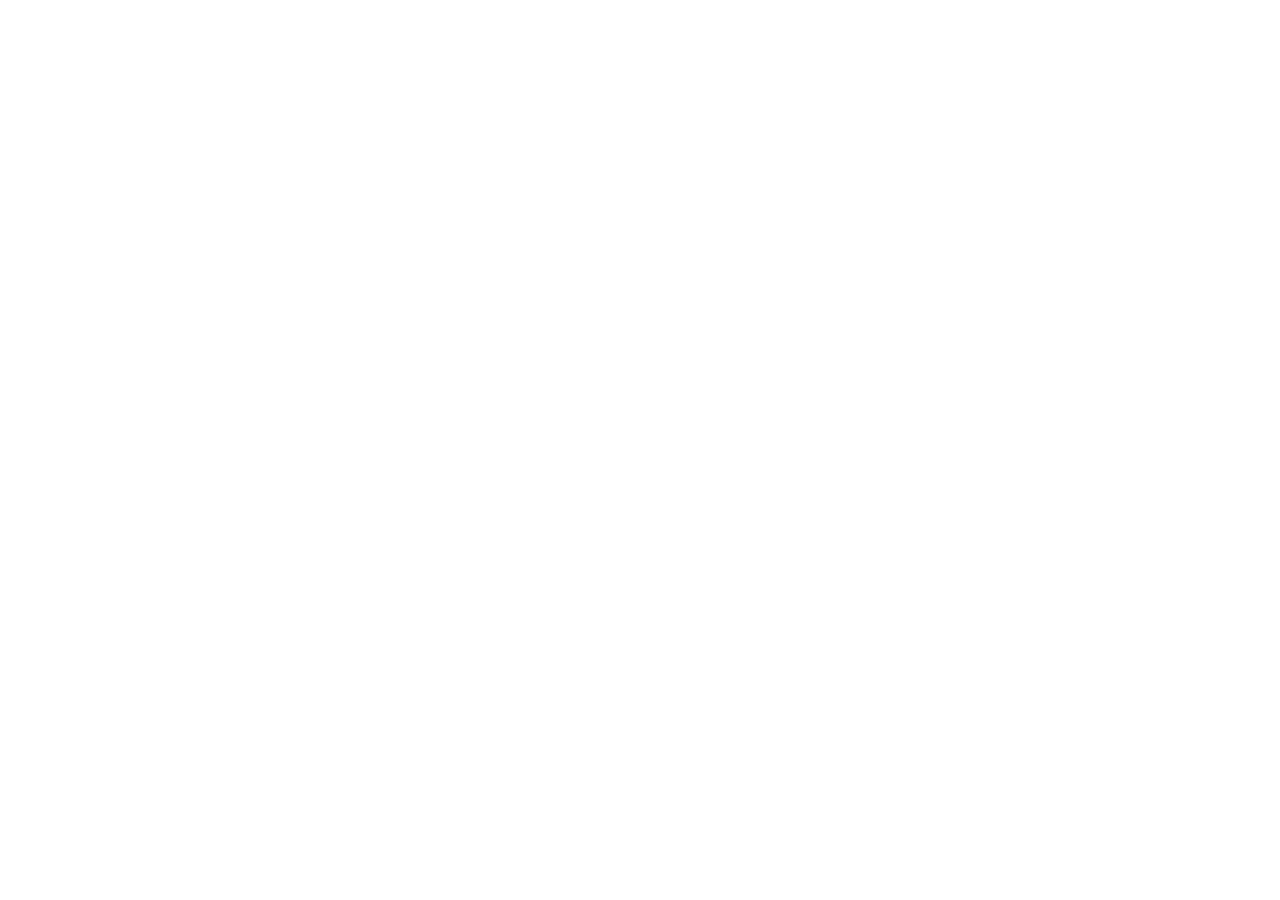
==== index.html @ 354ded3d "Add files via upload" ====
<!doctype html>
<html lang="ko">
<head>
  <meta charset="utf-8"/>
  <meta name="viewport" content="width=device-width, initial-scale=1"/>
  <title>BBL · 투수 통합 분석 리포트</title>
  <meta name="description" content="국민대학교 BioMotion Baseball Lab 투수 통합 분석 리포트 — Uplift CSV + ForceDecks + 구속 데이터 통합 자동 리포트"/>

  <!-- Pretendard (Korean optimized font) -->
  <link rel="stylesheet" as="style" crossorigin
        href="https://cdn.jsdelivr.net/gh/orioncactus/pretendard@v1.3.9/dist/web/static/pretendard.css"/>

  <!-- Stylesheets (입력 페이지 + Report 7 대시보드) -->
  <link rel="stylesheet" href="input.css?v=4"/>
  <link rel="stylesheet" href="colors_and_type.css?v=4"/>
  <link rel="stylesheet" href="dashboard.css?v=4"/>
  <link rel="stylesheet" href="report.css?v=4"/>
</head>
<body>
  <!-- React 마운트 포인트 -->
  <div id="root"></div>

  <!-- ─── 외부 라이브러리 ─────────────────────────────────────── -->
  <!-- React 18 (UMD) -->
  <script crossorigin src="https://unpkg.com/react@18.3.1/umd/react.development.js"></script>
  <script crossorigin src="https://unpkg.com/react-dom@18.3.1/umd/react-dom.development.js"></script>

  <!-- Babel standalone (JSX 변환) -->
  <script src="https://unpkg.com/@babel/standalone@7.29.0/babel.min.js"></script>

  <!-- PapaParse (CSV 파서) -->
  <script src="https://cdnjs.cloudflare.com/ajax/libs/PapaParse/5.4.1/papaparse.min.js"></script>

  <!-- ─── BBL 전용 JS 모듈 ────────────────────────────────────── -->
  <!-- 1) Biomechanics 분석 (BBLAnalysis) -->
  <script src="analysis.js?v=4"></script>

  <!-- 2) ForceDecks CSV 파서 (BBLFitness) — 수동 입력 fallback용 -->
  <script src="fitness.js?v=4"></script>

  <!-- 2b) 선수 메타 CSV 파서 (BBLPlayerMeta) — 메인 입력 경로 -->
  <script src="player_meta.js?v=4"></script>

  <!-- 3) 데이터 빌더 (BBLDataBuilder) -->
  <script src="data_builder.js?v=4"></script>

  <!-- ─── React 컴포넌트 (JSX, Babel 변환) ────────────────────── -->
  <!-- 4) 차트 컴포넌트 (Radar / Energy / Sequence / Angular / etc.) -->
  <script type="text/babel" data-presets="react" src="charts.jsx?v=4"></script>

  <!-- 5) 대시보드 (Report 7 — window.BBLDashboardApp 으로 export) -->
  <script type="text/babel" data-presets="react" src="dashboard.jsx?v=4"></script>

  <!-- 6) 메인 앱 (입력 폼 + 라우터) -->
  <script type="text/babel" data-presets="react" src="app.jsx?v=4"></script>
</body>
</html>
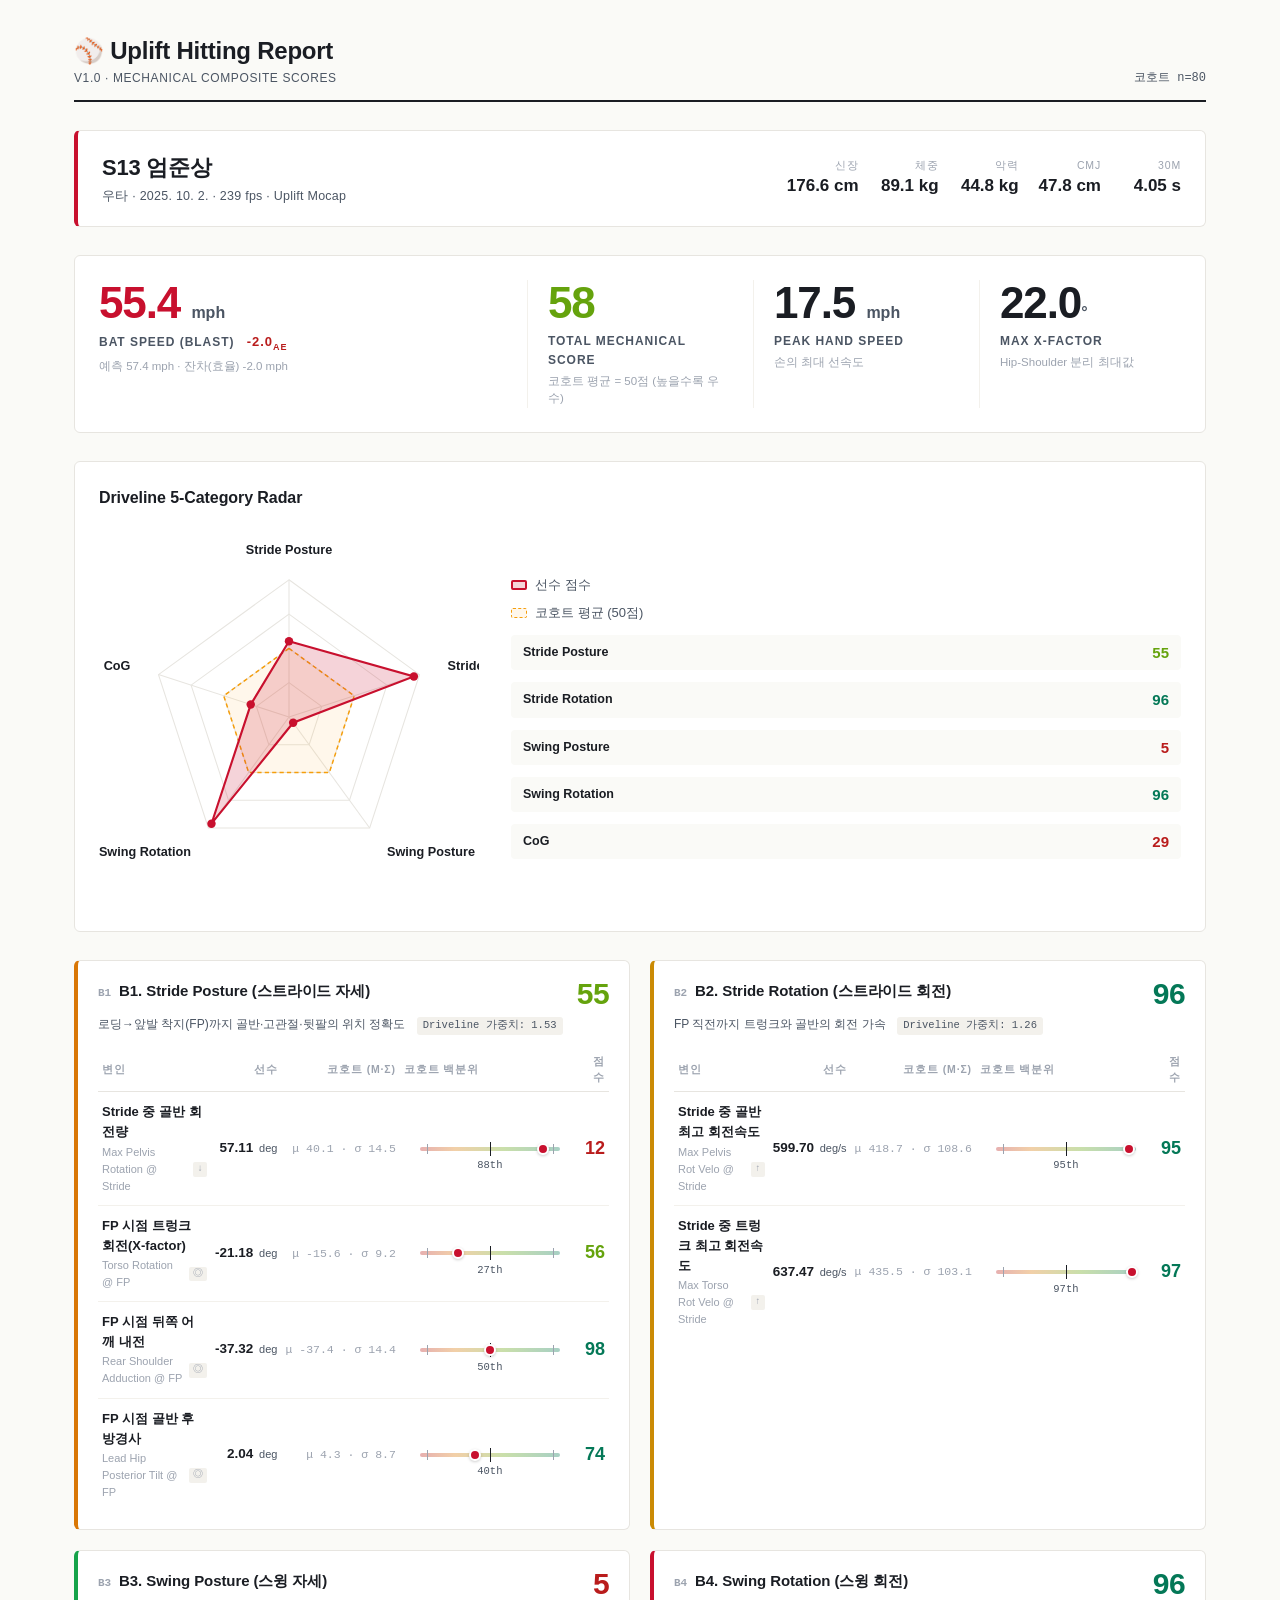
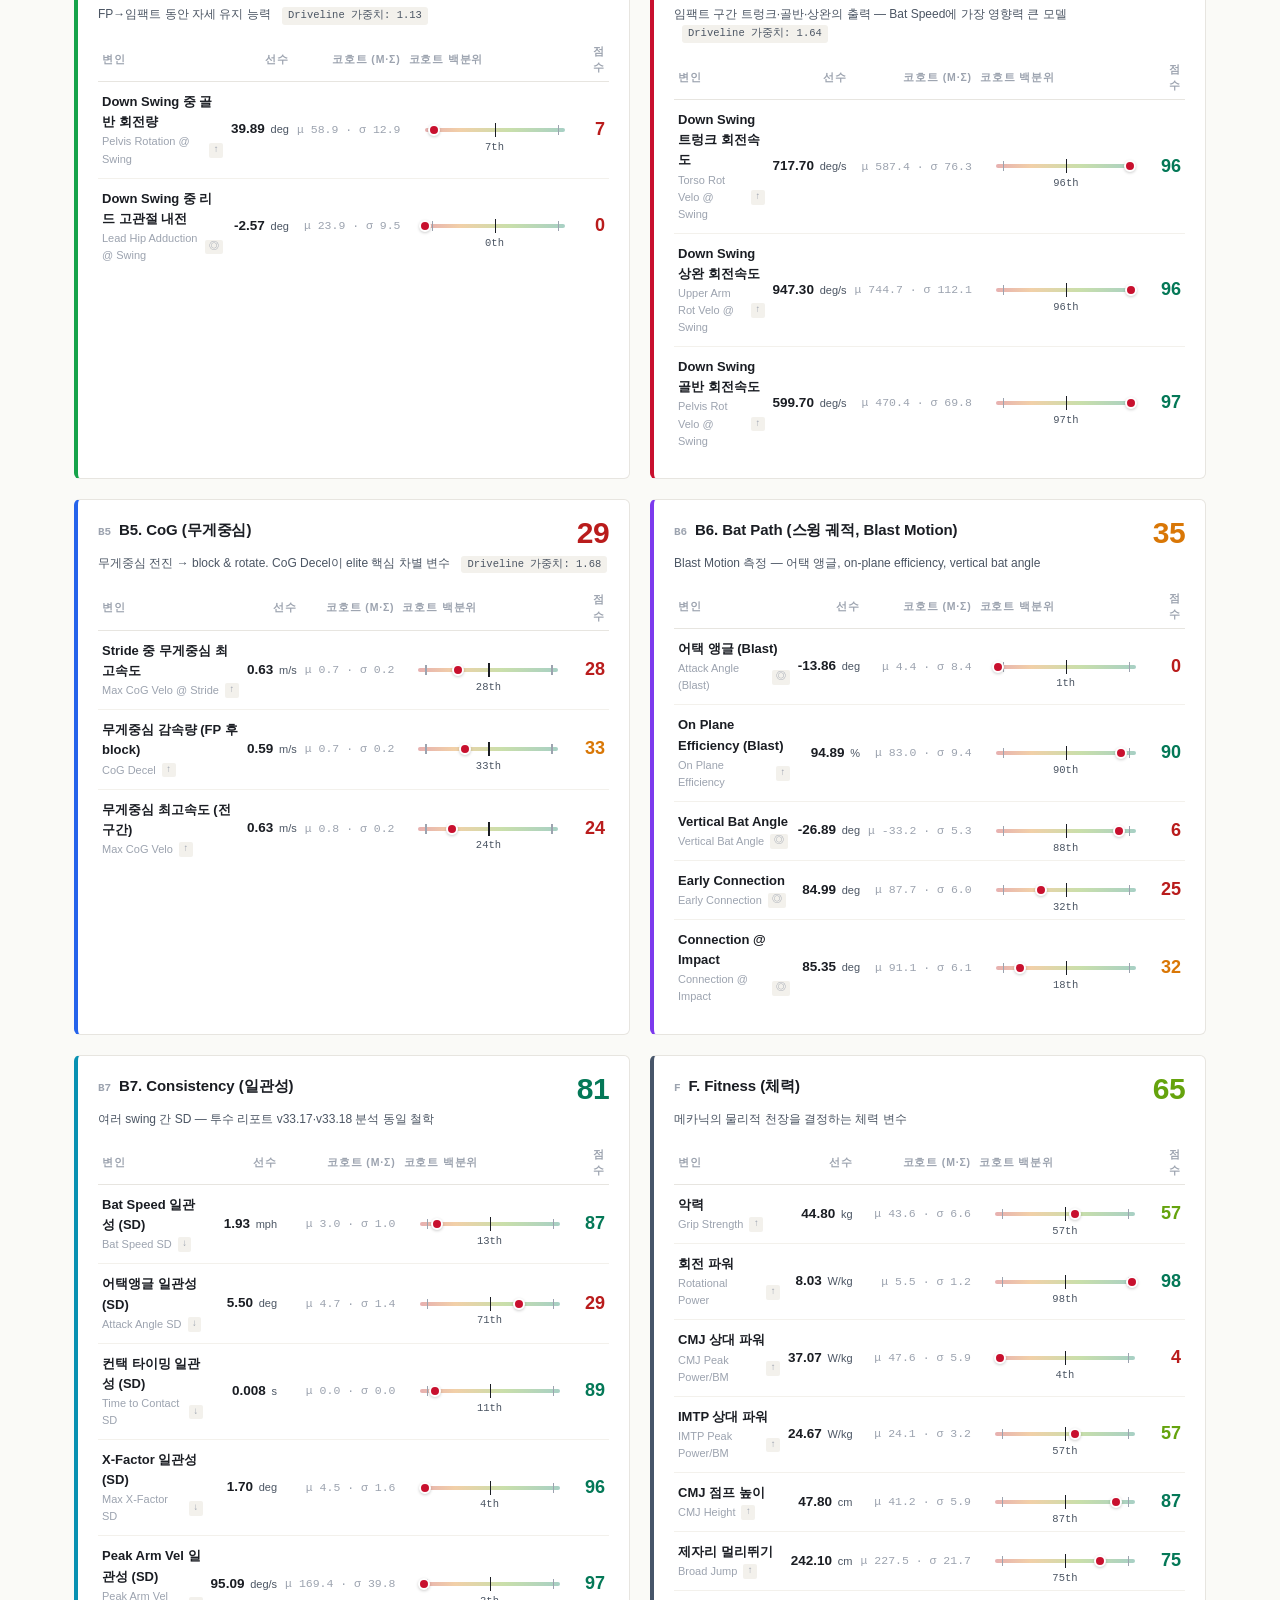
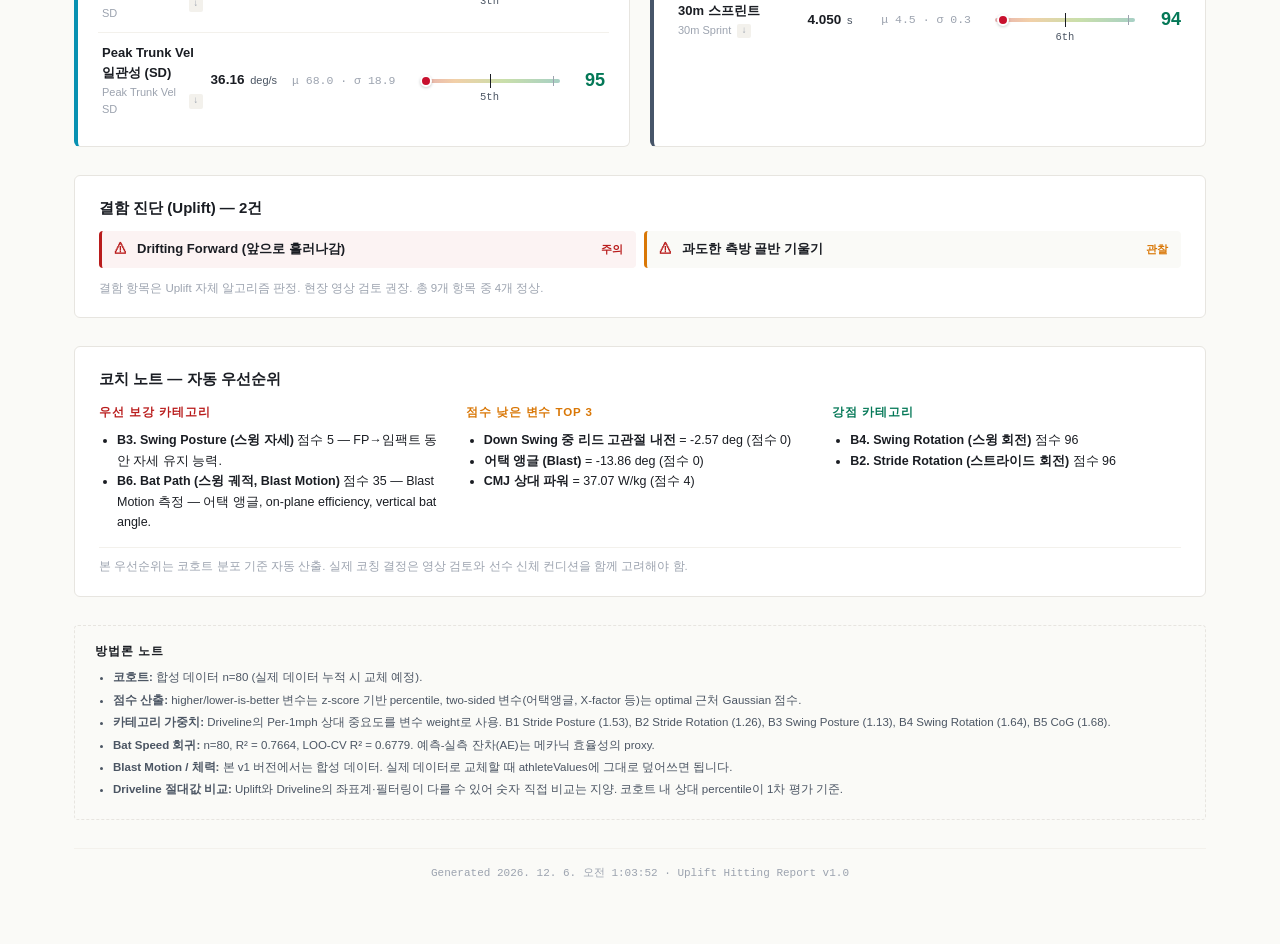
==== commit 5a779b28: "Fix GitHub Pages: serve hitting report at root, move pitcher dashboard to /pitcher_dashboard.html" ====
--- a/index.html
+++ b/index.html
@@ -1,57 +1,2334 @@
-<!doctype html>
+<!DOCTYPE html>
 <html lang="ko">
 <head>
-  <meta charset="utf-8"/>
-  <meta name="viewport" content="width=device-width, initial-scale=1"/>
-  <title>BBL · 투수 통합 분석 리포트</title>
-  <meta name="description" content="국민대학교 BioMotion Baseball Lab 투수 통합 분석 리포트 — Uplift CSV + ForceDecks + 구속 데이터 통합 자동 리포트"/>
-
-  <!-- Pretendard (Korean optimized font) -->
-  <link rel="stylesheet" as="style" crossorigin
-        href="https://cdn.jsdelivr.net/gh/orioncactus/pretendard@v1.3.9/dist/web/static/pretendard.css"/>
-
-  <!-- Stylesheets (입력 페이지 + Report 7 대시보드) -->
-  <link rel="stylesheet" href="input.css?v=4"/>
-  <link rel="stylesheet" href="colors_and_type.css?v=4"/>
-  <link rel="stylesheet" href="dashboard.css?v=4"/>
-  <link rel="stylesheet" href="report.css?v=4"/>
+<meta charset="UTF-8">
+<meta name="viewport" content="width=device-width, initial-scale=1.0">
+<title>Uplift Hitting Report — S13 엄준상</title>
+<style>
+/* report_batting.css
+   ================================================================
+   Uplift Hitting Report — 정돈된 sport-science 톤
+   ================================================================ */
+
+:root {
+  /* 색상 — 한국 야구 분위기 */
+  --c-bg:        #fafaf7;          /* 옅은 미색 배경 (페이퍼 톤) */
+  --c-card:      #ffffff;
+  --c-ink:       #1a1d23;          /* 짙은 차콜 */
+  --c-ink-2:     #4b5563;          /* 보조 텍스트 */
+  --c-muted:     #9ca3af;          /* 흐린 회색 */
+  --c-line:      #e7e5e0;          /* 카드 보더 */
+  --c-line-2:    #f3f1ec;          /* 더 흐린 보더 */
+
+  --c-accent:    #c8102e;          /* KBO 적색 */
+  --c-accent-2:  #f59e0b;          /* Driveline 주황 */
+  --c-accent-3:  #2563eb;          /* 데이터 블루 */
+
+  /* 점수 컬러 */
+  --c-bad:       #b91c1c;          /* 0~30 */
+  --c-warn:      #d97706;          /* 30~50 */
+  --c-mid:       #65a30d;          /* 50~70 */
+  --c-good:      #047857;          /* 70~100 */
+
+  /* 카테고리 컬러 (Driveline 5-카테고리 + 추가) */
+  --c-b1: #d97706;    /* Stride Posture — 주황 */
+  --c-b2: #ca8a04;    /* Stride Rotation — 골드 */
+  --c-b3: #16a34a;    /* Swing Posture — 녹색 */
+  --c-b4: #c8102e;    /* Swing Rotation — 적색 (가장 영향력) */
+  --c-b5: #2563eb;    /* CoG — 블루 */
+  --c-b6: #7c3aed;    /* Bat Path — 보라 */
+  --c-b7: #0891b2;    /* Consistency — 청록 */
+  --c-f:  #475569;    /* Fitness — 회청 */
+
+  /* 폰트 */
+  --ff-display: 'Pretendard', -apple-system, BlinkMacSystemFont, 'Segoe UI', 'Apple SD Gothic Neo',
+                'Noto Sans KR', 'Malgun Gothic', sans-serif;
+  --ff-mono:    ui-monospace, 'SF Mono', 'JetBrains Mono', Menlo, Consolas, monospace;
+  --ff-num:     'Pretendard', -apple-system, sans-serif;
+}
+
+* { box-sizing: border-box; }
+
+html, body {
+  margin: 0;
+  padding: 0;
+  background: var(--c-bg);
+  color: var(--c-ink);
+  font-family: var(--ff-display);
+  font-size: 14.5px;
+  line-height: 1.55;
+  -webkit-font-smoothing: antialiased;
+  -moz-osx-font-smoothing: grayscale;
+}
+
+/* 인쇄 시 사이즈 */
+@media print {
+  html, body { background: white; }
+  .cat-card, .athlete-card, .headline, .radar-section,
+  .faults-card, .coach-notes, .method-note { break-inside: avoid; }
+}
+
+#app {
+  max-width: 1180px;
+  margin: 0 auto;
+  padding: 32px 24px 64px;
+}
+
+.report-shell {
+  display: flex;
+  flex-direction: column;
+  gap: 28px;
+}
+
+/* ============================== 헤더 */
+.report-top {
+  display: flex;
+  justify-content: space-between;
+  align-items: flex-end;
+  border-bottom: 2px solid var(--c-ink);
+  padding-bottom: 12px;
+}
+.brand-mark {
+  font-size: 24px;
+  font-weight: 800;
+  letter-spacing: -0.01em;
+}
+.brand-sub {
+  font-size: 12px;
+  color: var(--c-ink-2);
+  letter-spacing: 0.05em;
+  text-transform: uppercase;
+}
+.brand-cohort {
+  font-size: 12px;
+  color: var(--c-ink-2);
+  font-family: var(--ff-mono);
+}
+
+/* ============================== 선수 카드 */
+.athlete-card {
+  background: var(--c-card);
+  border: 1px solid var(--c-line);
+  border-left: 4px solid var(--c-accent);
+  border-radius: 6px;
+  padding: 20px 24px;
+  display: flex;
+  justify-content: space-between;
+  align-items: center;
+  gap: 24px;
+  flex-wrap: wrap;
+}
+.athlete-name {
+  font-size: 22px;
+  font-weight: 800;
+  letter-spacing: -0.01em;
+}
+.athlete-meta {
+  font-size: 12.5px;
+  color: var(--c-ink-2);
+  letter-spacing: 0.02em;
+  margin-top: 2px;
+}
+.athlete-body {
+  display: flex;
+  gap: 20px;
+  flex-wrap: wrap;
+}
+.vital {
+  display: flex;
+  flex-direction: column;
+  text-align: right;
+  min-width: 60px;
+}
+.vital label {
+  font-size: 10.5px;
+  color: var(--c-muted);
+  text-transform: uppercase;
+  letter-spacing: 0.08em;
+}
+.vital span {
+  font-size: 17px;
+  font-weight: 700;
+  font-feature-settings: 'tnum';
+}
+
+/* ============================== 헤드라인 KPI */
+.headline {
+  background: var(--c-card);
+  border: 1px solid var(--c-line);
+  border-radius: 6px;
+  padding: 24px;
+}
+.hl-row {
+  display: grid;
+  grid-template-columns: 2fr 1fr 1fr 1fr;
+  gap: 24px;
+}
+.hl-block {
+  border-left: 1px solid var(--c-line-2);
+  padding-left: 20px;
+}
+.hl-block:first-child {
+  border-left: none;
+  padding-left: 0;
+}
+.hl-block.primary .hl-value {
+  color: var(--c-accent);
+}
+.hl-value {
+  font-size: 44px;
+  font-weight: 800;
+  letter-spacing: -0.025em;
+  line-height: 1.05;
+  font-feature-settings: 'tnum';
+}
+.hl-value small {
+  font-size: 16px;
+  font-weight: 600;
+  color: var(--c-ink-2);
+  letter-spacing: 0;
+}
+.hl-label {
+  font-size: 12px;
+  color: var(--c-ink-2);
+  text-transform: uppercase;
+  letter-spacing: 0.08em;
+  margin-top: 6px;
+  font-weight: 600;
+}
+.hl-sub {
+  font-size: 11.5px;
+  color: var(--c-muted);
+  margin-top: 3px;
+}
+.ae {
+  font-size: 13px;
+  font-weight: 700;
+  margin-left: 8px;
+  font-feature-settings: 'tnum';
+}
+.ae.pos { color: var(--c-good); }
+.ae.neg { color: var(--c-bad); }
+.ae sub { font-size: 9px; }
+
+/* ============================== 레이더 */
+.radar-section {
+  background: var(--c-card);
+  border: 1px solid var(--c-line);
+  border-radius: 6px;
+  padding: 24px;
+}
+.radar-section h2 {
+  margin: 0 0 16px;
+  font-size: 16px;
+  font-weight: 700;
+  letter-spacing: -0.005em;
+}
+.radar-wrap {
+  display: grid;
+  grid-template-columns: 380px 1fr;
+  gap: 32px;
+  align-items: center;
+}
+.radar-svg {
+  width: 100%;
+  max-width: 380px;
+  height: auto;
+}
+.radar-ring   { fill: none; stroke: var(--c-line); stroke-width: 1; }
+.radar-axis   { stroke: var(--c-line); stroke-width: 1; }
+.radar-elite  { fill: rgba(245,158,11,0.08); stroke: var(--c-accent-2); stroke-width: 1.4; stroke-dasharray: 4 3; }
+.radar-player { fill: rgba(200,16,46,0.18); stroke: var(--c-accent); stroke-width: 2; }
+.radar-dot    { fill: var(--c-accent); }
+.radar-label  { font-size: 12px; font-weight: 600; fill: var(--c-ink); }
+
+.radar-legend {
+  display: flex;
+  flex-direction: column;
+  gap: 8px;
+  font-size: 13px;
+  color: var(--c-ink-2);
+}
+.radar-legend > div { display: flex; align-items: center; gap: 8px; }
+.sw {
+  width: 16px; height: 10px; display: inline-block; border-radius: 2px;
+}
+.sw.player { background: rgba(200,16,46,0.18); border: 2px solid var(--c-accent); }
+.sw.elite  { background: rgba(245,158,11,0.08); border: 1.4px dashed var(--c-accent-2); }
+.cat-mini {
+  display: flex !important;
+  justify-content: space-between;
+  padding: 6px 12px;
+  background: var(--c-bg);
+  border-radius: 4px;
+  margin-top: 4px;
+}
+.cat-mini-name  { color: var(--c-ink); font-weight: 600; font-size: 12.5px; }
+.cat-mini-score { font-weight: 800; font-size: 15px; font-feature-settings: 'tnum'; }
+
+/* ============================== 카테고리 카드 그리드 */
+.cat-grid {
+  display: grid;
+  grid-template-columns: repeat(2, 1fr);
+  gap: 20px;
+}
+.cat-card {
+  background: var(--c-card);
+  border: 1px solid var(--c-line);
+  border-radius: 6px;
+  padding: 18px 20px;
+  position: relative;
+  overflow: hidden;
+}
+/* 카테고리 별 좌측 색띠 */
+.cat-card[data-cat="B1_StridePosture"]  { border-left: 4px solid var(--c-b1); }
+.cat-card[data-cat="B2_StrideRotation"] { border-left: 4px solid var(--c-b2); }
+.cat-card[data-cat="B3_SwingPosture"]   { border-left: 4px solid var(--c-b3); }
+.cat-card[data-cat="B4_SwingRotation"]  { border-left: 4px solid var(--c-b4); }
+.cat-card[data-cat="B5_CoG"]            { border-left: 4px solid var(--c-b5); }
+.cat-card[data-cat="B6_BatPath"]        { border-left: 4px solid var(--c-b6); }
+.cat-card[data-cat="B7_Consistency"]    { border-left: 4px solid var(--c-b7); }
+.cat-card[data-cat="F_Fitness"]         { border-left: 4px solid var(--c-f); }
+
+.cat-card.full-width { grid-column: 1 / -1; }
+
+.cat-header {
+  display: flex;
+  justify-content: space-between;
+  align-items: flex-start;
+  gap: 12px;
+}
+.cat-header h3 {
+  margin: 0;
+  font-size: 15px;
+  font-weight: 700;
+  letter-spacing: -0.005em;
+  display: flex;
+  gap: 8px;
+  align-items: baseline;
+}
+.cat-id {
+  font-family: var(--ff-mono);
+  font-size: 11px;
+  color: var(--c-muted);
+  font-weight: 600;
+}
+.cat-score {
+  font-size: 30px;
+  font-weight: 800;
+  letter-spacing: -0.02em;
+  font-feature-settings: 'tnum';
+  line-height: 1;
+}
+.cat-desc {
+  margin: 6px 0 12px;
+  font-size: 12px;
+  color: var(--c-ink-2);
+  line-height: 1.5;
+}
+.dl-imp {
+  display: inline-block;
+  margin-left: 8px;
+  padding: 1px 6px;
+  font-family: var(--ff-mono);
+  font-size: 10.5px;
+  background: var(--c-line-2);
+  border-radius: 3px;
+  color: var(--c-ink-2);
+}
+
+/* ============================== 변수 테이블 */
+.var-table {
+  width: 100%;
+  border-collapse: collapse;
+  font-size: 12.5px;
+}
+.var-table th {
+  text-align: left;
+  font-size: 10.5px;
+  text-transform: uppercase;
+  letter-spacing: 0.08em;
+  color: var(--c-muted);
+  font-weight: 700;
+  padding: 6px 4px;
+  border-bottom: 1px solid var(--c-line);
+}
+.var-table th:nth-child(2),
+.var-table th:nth-child(3),
+.var-table th:nth-child(5) { text-align: right; }
+.var-table td {
+  padding: 10px 4px;
+  border-bottom: 1px solid var(--c-line-2);
+  vertical-align: middle;
+}
+.var-row:last-child td { border-bottom: none; }
+
+.var-name-kr {
+  font-weight: 600;
+  font-size: 13px;
+}
+.var-name-en {
+  font-size: 11px;
+  color: var(--c-muted);
+  margin-top: 1px;
+  display: flex;
+  gap: 6px;
+  align-items: center;
+}
+.dir-icon {
+  font-family: var(--ff-mono);
+  background: var(--c-line-2);
+  padding: 0 4px;
+  border-radius: 2px;
+  font-size: 9.5px;
+}
+
+.var-value {
+  text-align: right;
+  font-weight: 700;
+  font-feature-settings: 'tnum';
+  font-size: 13.5px;
+  white-space: nowrap;
+}
+.var-value small {
+  font-weight: 500;
+  color: var(--c-ink-2);
+  font-size: 11px;
+  margin-left: 2px;
+}
+.var-ref {
+  text-align: right;
+  font-size: 11.5px;
+  color: var(--c-muted);
+  font-family: var(--ff-mono);
+  white-space: nowrap;
+}
+.var-score {
+  text-align: right;
+  font-weight: 800;
+  font-feature-settings: 'tnum';
+  font-size: 18px;
+}
+
+/* percentile bar */
+.var-pctbar { width: 180px; min-width: 180px; }
+.pct-bar {
+  position: relative;
+  width: 140px;
+  height: 18px;
+  margin: 0 auto;
+}
+.pct-track {
+  position: absolute; top: 50%; left: 0; right: 0; height: 4px;
+  transform: translateY(-50%);
+  background: linear-gradient(to right,
+    rgba(185,28,28,0.35) 0%,
+    rgba(217,119,6,0.35) 25%,
+    rgba(101,163,13,0.35) 60%,
+    rgba(4,120,87,0.35) 100%);
+  border-radius: 2px;
+}
+.pct-tick {
+  position: absolute; top: 50%;
+  width: 1.5px; height: 10px;
+  background: var(--c-muted);
+  transform: translateY(-50%);
+}
+.pct-tick.low  { left: 5%; }
+.pct-tick.mid  { left: 50%; background: var(--c-ink); height: 14px; }
+.pct-tick.high { left: 95%; }
+
+.pct-marker {
+  position: absolute;
+  top: 50%;
+  width: 12px;
+  height: 12px;
+  background: var(--c-accent);
+  border: 2px solid var(--c-card);
+  border-radius: 50%;
+  transform: translate(-50%, -50%);
+  box-shadow: 0 1px 3px rgba(0,0,0,0.2);
+  z-index: 2;
+}
+.pct-text {
+  position: absolute;
+  bottom: -16px;
+  left: 50%;
+  transform: translateX(-50%);
+  font-family: var(--ff-mono);
+  font-size: 10.5px;
+  color: var(--c-ink-2);
+}
+
+/* ============================== Faults */
+.faults-card {
+  background: var(--c-card);
+  border: 1px solid var(--c-line);
+  border-radius: 6px;
+  padding: 20px 24px;
+}
+.faults-card h2 {
+  margin: 0 0 12px;
+  font-size: 15px;
+  font-weight: 700;
+}
+.faults-clean {
+  margin: 0;
+  color: var(--c-good);
+  font-weight: 600;
+  font-size: 13px;
+}
+.faults-grid {
+  display: grid;
+  grid-template-columns: repeat(auto-fit, minmax(240px, 1fr));
+  gap: 8px;
+  margin-bottom: 12px;
+}
+.fault-item {
+  display: flex;
+  align-items: center;
+  gap: 10px;
+  padding: 8px 12px;
+  border-radius: 4px;
+  font-size: 13px;
+  background: var(--c-bg);
+  border-left: 3px solid var(--c-warn);
+}
+.fault-item.severity-high {
+  background: rgba(185,28,28,0.05);
+  border-left-color: var(--c-bad);
+}
+.fault-mark {
+  color: var(--c-bad);
+  font-weight: 800;
+}
+.fault-label {
+  flex: 1;
+  font-weight: 600;
+}
+.fault-sev {
+  font-size: 10.5px;
+  text-transform: uppercase;
+  letter-spacing: 0.05em;
+  color: var(--c-bad);
+  font-weight: 700;
+}
+.fault-item:not(.severity-high) .fault-sev { color: var(--c-warn); }
+.faults-note {
+  margin: 0;
+  font-size: 11.5px;
+  color: var(--c-muted);
+  line-height: 1.5;
+}
+
+/* ============================== 코치 노트 */
+.coach-notes {
+  background: var(--c-card);
+  border: 1px solid var(--c-line);
+  border-radius: 6px;
+  padding: 20px 24px;
+}
+.coach-notes h2 {
+  margin: 0 0 14px;
+  font-size: 15px;
+  font-weight: 700;
+}
+.cn-grid {
+  display: grid;
+  grid-template-columns: repeat(3, 1fr);
+  gap: 18px;
+}
+.cn-block h4 {
+  margin: 0 0 8px;
+  font-size: 11.5px;
+  text-transform: uppercase;
+  letter-spacing: 0.08em;
+  font-weight: 700;
+  color: var(--c-ink-2);
+}
+.cn-block ul {
+  margin: 0;
+  padding-left: 18px;
+  font-size: 12.5px;
+  line-height: 1.65;
+}
+.cn-block.weak    h4 { color: var(--c-bad); }
+.cn-block.focus   h4 { color: var(--c-warn); }
+.cn-block.strong  h4 { color: var(--c-good); }
+
+.cn-note {
+  margin: 14px 0 0;
+  font-size: 11.5px;
+  color: var(--c-muted);
+  border-top: 1px solid var(--c-line-2);
+  padding-top: 10px;
+}
+
+/* ============================== 메서드 노트 */
+.method-note {
+  font-size: 11.5px;
+  color: var(--c-ink-2);
+  background: var(--c-bg);
+  border: 1px dashed var(--c-line);
+  border-radius: 4px;
+  padding: 16px 20px;
+}
+.method-note h3 {
+  margin: 0 0 8px;
+  font-size: 12px;
+  text-transform: uppercase;
+  letter-spacing: 0.08em;
+  color: var(--c-ink);
+}
+.method-note ul {
+  margin: 0;
+  padding-left: 18px;
+  line-height: 1.6;
+}
+.method-note li { margin-bottom: 4px; }
+
+.report-foot {
+  text-align: center;
+  font-size: 11px;
+  color: var(--c-muted);
+  font-family: var(--ff-mono);
+  padding-top: 16px;
+  border-top: 1px solid var(--c-line-2);
+}
+
+/* ============================== 반응형 */
+@media (max-width: 900px) {
+  .hl-row { grid-template-columns: 1fr 1fr; }
+  .hl-block { border-left: none; padding-left: 0; }
+  .radar-wrap { grid-template-columns: 1fr; }
+  .cat-grid { grid-template-columns: 1fr; }
+  .cn-grid { grid-template-columns: 1fr; }
+  .athlete-card { flex-direction: column; align-items: flex-start; }
+  .athlete-body { width: 100%; }
+}
+
+.error {
+  color: var(--c-bad);
+  background: rgba(185,28,28,0.05);
+  border: 1px solid var(--c-bad);
+  border-radius: 4px;
+  padding: 16px;
+  font-weight: 600;
+}
+
+</style>
 </head>
 <body>
-  <!-- React 마운트 포인트 -->
-  <div id="root"></div>
-
-  <!-- ─── 외부 라이브러리 ─────────────────────────────────────── -->
-  <!-- React 18 (UMD) -->
-  <script crossorigin src="https://unpkg.com/react@18.3.1/umd/react.development.js"></script>
-  <script crossorigin src="https://unpkg.com/react-dom@18.3.1/umd/react-dom.development.js"></script>
-
-  <!-- Babel standalone (JSX 변환) -->
-  <script src="https://unpkg.com/@babel/standalone@7.29.0/babel.min.js"></script>
-
-  <!-- PapaParse (CSV 파서) -->
-  <script src="https://cdnjs.cloudflare.com/ajax/libs/PapaParse/5.4.1/papaparse.min.js"></script>
-
-  <!-- ─── BBL 전용 JS 모듈 ────────────────────────────────────── -->
-  <!-- 1) Biomechanics 분석 (BBLAnalysis) -->
-  <script src="analysis.js?v=4"></script>
-
-  <!-- 2) ForceDecks CSV 파서 (BBLFitness) — 수동 입력 fallback용 -->
-  <script src="fitness.js?v=4"></script>
-
-  <!-- 2b) 선수 메타 CSV 파서 (BBLPlayerMeta) — 메인 입력 경로 -->
-  <script src="player_meta.js?v=4"></script>
-
-  <!-- 3) 데이터 빌더 (BBLDataBuilder) -->
-  <script src="data_builder.js?v=4"></script>
-
-  <!-- ─── React 컴포넌트 (JSX, Babel 변환) ────────────────────── -->
-  <!-- 4) 차트 컴포넌트 (Radar / Energy / Sequence / Angular / etc.) -->
-  <script type="text/babel" data-presets="react" src="charts.jsx?v=4"></script>
-
-  <!-- 5) 대시보드 (Report 7 — window.BBLDashboardApp 으로 export) -->
-  <script type="text/babel" data-presets="react" src="dashboard.jsx?v=4"></script>
-
-  <!-- 6) 메인 앱 (입력 폼 + 라우터) -->
-  <script type="text/babel" data-presets="react" src="app.jsx?v=4"></script>
+
+<div id="app">
+  <p style="text-align:center;padding:40px;color:#9ca3af">리포트 렌더링 중...</p>
+</div>
+
+<script>
+window.ATHLETE_DATA = {
+  "athlete_name": "S13 엄준상",
+  "athleteid": "5f472ecd-f10e-47d7-a709-aefcd8c97456",
+  "sessionid": "5a8a66f0-6d8b-4534-83ef-73e35b5cd0f4_9",
+  "session_uuid": "5a8a66f0-6d8b-4534-83ef-73e35b5cd0f4",
+  "session_seq": 9,
+  "capture_datetime": "2025-10-02 09:55:18",
+  "fps": 239.34169278996865,
+  "handedness": "right",
+  "footedness": null,
+  "approved_by_biomech_qa": 1,
+  "n_frames": 503,
+  "duration_s": 2.097419777341192,
+  "frame_max_foot_raise": 270,
+  "frame_pelvis_initiation": 281,
+  "frame_max_x_factor": 321,
+  "frame_foot_contact": 329,
+  "frame_ball_contact": 352,
+  "max_pelvis_rotation_at_stride_deg": 57.11186337178248,
+  "torso_rotation_at_fp_deg": -21.18211758581089,
+  "rear_shoulder_adduction_at_fp_deg": -37.32356317850214,
+  "lead_hip_posterior_tilt_at_fp_deg": 2.035620707944645,
+  "max_pelvis_rotation_velo_at_stride_dps": 599.7,
+  "max_torso_rotation_velo_at_stride_dps": 637.4709184914964,
+  "pelvis_rotation_at_swing_deg": 39.88613817257037,
+  "lead_hip_posterior_tilt_at_swing_deg": -1.84791470493768,
+  "lead_hip_adduction_at_fp_deg": -22.33261989491262,
+  "lead_hip_adduction_at_swing_deg": -2.571344073066476,
+  "pelvis_rotation_velo_at_swing_dps": 599.7,
+  "torso_rotation_velo_at_swing_dps": 717.7,
+  "upper_arm_rotation_velo_at_swing_dps": 947.3,
+  "max_cog_velo_at_stride_mps": 0.630020882135494,
+  "max_cog_velo_mps": 0.630020882135494,
+  "cog_decel_mps": 0.5851640718002036,
+  "peak_pelvis_angular_velocity": 599.7,
+  "peak_trunk_angular_velocity": 717.7,
+  "peak_arm_angular_velocity": 947.3,
+  "max_x_factor": 22.0,
+  "pelvis_to_trunk_velocity_speedup": 1.197,
+  "trunk_to_arm_velocity_speedup": 1.3199,
+  "hip_hinge": 62.36414,
+  "trunk_coil": 37.915283,
+  "trunk_tilt_at_launch": -10.4,
+  "rear_scap_load_at_launch": 1.9170091,
+  "rear_elbow_flexion_at_launch": 132.84195,
+  "rear_elbow_flexion_at_ball_contact": 64.10729,
+  "rear_arm_connection": 0.42625156,
+  "inter_elbow_distance": null,
+  "lead_knee_angle_at_ball_contact": -12.567814,
+  "stride_length": 1.0703324,
+  "shoulder_rotation_plane_flexion": 41.40312,
+  "shoulder_rotation_plane_tilt": 13.154881,
+  "relative_hand_position_towards_pitcher": -0.2700059,
+  "relative_hand_position_up": 0.19186227,
+  "relative_hand_position_away_from_body": 0.18791847,
+  "linear_stretch": 0.8015325,
+  "attack_angle": -10.393176796588865,
+  "attack_direction": null,
+  "launch_position": 83.0,
+  "sweet_spot_fore_aft_position_at_contact": 0.3177392,
+  "on_plane_efficiency": 91.0,
+  "swing_path_angle": null,
+  "pelvis_acceleration_time": 0.1882845188284518,
+  "pelvis_decceleration_time": 0.205020920502092,
+  "time_to_ball_contact": 0.83682007,
+  "time_to_launch": 0.53974897,
+  "kinematic_sequence_order": "Pelvis-Trunk-Arm",
+  "proper_sequence_binary": 1,
+  "fault_sway": 1.0,
+  "fault_knee_dominant_swing": 0.0,
+  "fault_vertical_pelvis_hike": 0.0,
+  "fault_excessive_lateral_pelvis_tilt": 1.0,
+  "fault_drifting_forward": 1.0,
+  "fault_sway_leg": 0.0,
+  "fault_leads_with_wrist": 0.0,
+  "fault_rear_elbow_drag": null,
+  "fault_hand_push": null,
+  "fault_crashing": null,
+  "drifting_forward_magnitude": 0.21036997,
+  "athlete_id": "s13",
+  "blast_bat_speed_mph": 55.41,
+  "blast_peak_hand_speed_mph": 17.51,
+  "blast_rotational_acceleration_g": 15.66,
+  "blast_time_to_contact_s": 0.1471,
+  "blast_attack_angle_deg": -13.86,
+  "blast_on_plane_efficiency_pct": 94.89,
+  "blast_vertical_bat_angle_deg": -26.89,
+  "blast_power_kw": 3.517,
+  "blast_early_connection_deg": 84.99,
+  "blast_connection_at_impact_deg": 85.35,
+  "bat_speed_sd_mph": 1.929,
+  "attack_angle_sd_deg": 5.495,
+  "time_to_contact_sd_s": 0.00827,
+  "peak_arm_av_sd_dps": 95.09,
+  "peak_trunk_av_sd_dps": 36.16,
+  "max_x_factor_sd_deg": 1.7,
+  "height_cm": 176.6,
+  "weight_kg": 89.1,
+  "grip_strength_kg": 44.8,
+  "cmj_height_cm": 47.8,
+  "cmj_pp_bm": 37.07,
+  "imtp_pp_bm": 24.67,
+  "rotation_pp_w_kg": 8.03,
+  "sprint_30m_s": 4.05,
+  "broad_jump_cm": 242.1,
+  "bat_speed_mph": 55.41
+};
+</script>
+
+<script>
+// metadata_batting.js
+// =====================================================================
+// 타격 리포트 변수 정의 + 코호트 분포 + Bat Speed 회귀 모델
+// 자동 생성: build_js_files.py
+//
+// 투수 리포트의 metadata.js v33.21 구조 차용:
+//   - VARIABLE_METADATA: 변수별 optimal·sigma·mean·sd·percentile 기준
+//   - BAT_SPEED_REGRESSION: Bat Speed 다중회귀 (예측 + 효율 잔차)
+//   - VARIABLE_LABELS: 한글/영문 라벨
+//   - FAULT_LABELS: 결함 한글 라벨
+// =====================================================================
+
+const COHORT_INFO = {
+  n_total: 80,
+  source: 'synthetic_v1 (placeholder until real data accumulated)',
+};
+
+const VARIABLE_METADATA = {
+  "max_pelvis_rotation_at_stride_deg": {
+    "direction": "lower_is_better",
+    "unit": "deg",
+    "optimal": 29.4109,
+    "sigma": 7.2497,
+    "mean": 40.0894,
+    "sd": 14.4995,
+    "median": 38.1641,
+    "q25": 29.4109,
+    "q75": 48.5736,
+    "n": 80,
+    "label_kr": "Stride 중 골반 회전량",
+    "label_en": "Max Pelvis Rotation @ Stride"
+  },
+  "torso_rotation_at_fp_deg": {
+    "direction": "two_sided",
+    "unit": "deg",
+    "optimal": -16.2474,
+    "sigma": 4.588,
+    "mean": -15.6288,
+    "sd": 9.1761,
+    "median": -16.2474,
+    "q25": -20.667,
+    "q75": -10.4083,
+    "n": 80,
+    "label_kr": "FP 시점 트렁크 회전(X-factor)",
+    "label_en": "Torso Rotation @ FP"
+  },
+  "rear_shoulder_adduction_at_fp_deg": {
+    "direction": "two_sided",
+    "unit": "deg",
+    "optimal": -35.7137,
+    "sigma": 7.2129,
+    "mean": -37.4378,
+    "sd": 14.4258,
+    "median": -35.7137,
+    "q25": -46.6219,
+    "q75": -26.9492,
+    "n": 80,
+    "label_kr": "FP 시점 뒤쪽 어깨 내전",
+    "label_en": "Rear Shoulder Adduction @ FP"
+  },
+  "lead_hip_posterior_tilt_at_fp_deg": {
+    "direction": "two_sided",
+    "unit": "deg",
+    "optimal": 5.4179,
+    "sigma": 4.345,
+    "mean": 4.3256,
+    "sd": 8.69,
+    "median": 5.4179,
+    "q25": -1.56,
+    "q75": 9.6435,
+    "n": 80,
+    "label_kr": "FP 시점 골반 후방경사",
+    "label_en": "Lead Hip Posterior Tilt @ FP"
+  },
+  "max_pelvis_rotation_velo_at_stride_dps": {
+    "direction": "higher_is_better",
+    "unit": "deg/s",
+    "optimal": 481.16,
+    "sigma": 54.3184,
+    "mean": 418.7347,
+    "sd": 108.6368,
+    "median": 420.8703,
+    "q25": 365.4385,
+    "q75": 481.16,
+    "n": 80,
+    "label_kr": "Stride 중 골반 최고 회전속도",
+    "label_en": "Max Pelvis Rot Velo @ Stride"
+  },
+  "max_torso_rotation_velo_at_stride_dps": {
+    "direction": "higher_is_better",
+    "unit": "deg/s",
+    "optimal": 521.1652,
+    "sigma": 51.5323,
+    "mean": 435.5074,
+    "sd": 103.0646,
+    "median": 434.046,
+    "q25": 358.8882,
+    "q75": 521.1652,
+    "n": 80,
+    "label_kr": "Stride 중 트렁크 최고 회전속도",
+    "label_en": "Max Torso Rot Velo @ Stride"
+  },
+  "pelvis_rotation_at_swing_deg": {
+    "direction": "higher_is_better",
+    "unit": "deg",
+    "optimal": 67.4764,
+    "sigma": 6.4362,
+    "mean": 58.9473,
+    "sd": 12.8724,
+    "median": 57.9616,
+    "q25": 50.6442,
+    "q75": 67.4764,
+    "n": 80,
+    "label_kr": "Down Swing 중 골반 회전량",
+    "label_en": "Pelvis Rotation @ Swing"
+  },
+  "lead_hip_posterior_tilt_at_swing_deg": {
+    "direction": "two_sided",
+    "unit": "deg",
+    "optimal": 6.9848,
+    "sigma": 3.9352,
+    "mean": 6.3657,
+    "sd": 7.8705,
+    "median": 6.9848,
+    "q25": -0.393,
+    "q75": 12.1877,
+    "n": 80,
+    "label_kr": "BC 시점 골반 후방경사",
+    "label_en": "Lead Hip Posterior Tilt @ Swing"
+  },
+  "lead_hip_adduction_at_fp_deg": {
+    "direction": "two_sided",
+    "unit": "deg",
+    "optimal": 18.0364,
+    "sigma": 4.5153,
+    "mean": 18.1079,
+    "sd": 9.0306,
+    "median": 18.0364,
+    "q25": 13.2406,
+    "q75": 22.1774,
+    "n": 80,
+    "label_kr": "FP 시점 리드 고관절 내전",
+    "label_en": "Lead Hip Adduction @ FP"
+  },
+  "lead_hip_adduction_at_swing_deg": {
+    "direction": "two_sided",
+    "unit": "deg",
+    "optimal": 23.8966,
+    "sigma": 4.7735,
+    "mean": 23.9278,
+    "sd": 9.547,
+    "median": 23.8966,
+    "q25": 16.9601,
+    "q75": 29.754,
+    "n": 80,
+    "label_kr": "Down Swing 중 리드 고관절 내전",
+    "label_en": "Lead Hip Adduction @ Swing"
+  },
+  "pelvis_rotation_velo_at_swing_dps": {
+    "direction": "higher_is_better",
+    "unit": "deg/s",
+    "optimal": 524.4251,
+    "sigma": 34.9192,
+    "mean": 470.4152,
+    "sd": 69.8385,
+    "median": 467.8883,
+    "q25": 433.7188,
+    "q75": 524.4251,
+    "n": 80,
+    "label_kr": "Down Swing 골반 회전속도",
+    "label_en": "Pelvis Rot Velo @ Swing"
+  },
+  "torso_rotation_velo_at_swing_dps": {
+    "direction": "higher_is_better",
+    "unit": "deg/s",
+    "optimal": 637.1577,
+    "sigma": 38.1579,
+    "mean": 587.3999,
+    "sd": 76.3158,
+    "median": 591.7413,
+    "q25": 542.11,
+    "q75": 637.1577,
+    "n": 80,
+    "label_kr": "Down Swing 트렁크 회전속도",
+    "label_en": "Torso Rot Velo @ Swing"
+  },
+  "upper_arm_rotation_velo_at_swing_dps": {
+    "direction": "higher_is_better",
+    "unit": "deg/s",
+    "optimal": 813.2725,
+    "sigma": 56.0261,
+    "mean": 744.7147,
+    "sd": 112.0522,
+    "median": 759.0919,
+    "q25": 671.1045,
+    "q75": 813.2725,
+    "n": 80,
+    "label_kr": "Down Swing 상완 회전속도",
+    "label_en": "Upper Arm Rot Velo @ Swing"
+  },
+  "max_cog_velo_at_stride_mps": {
+    "direction": "higher_is_better",
+    "unit": "m/s",
+    "optimal": 0.9051,
+    "sigma": 0.1021,
+    "mean": 0.7481,
+    "sd": 0.2041,
+    "median": 0.7414,
+    "q25": 0.6204,
+    "q75": 0.9051,
+    "n": 80,
+    "label_kr": "Stride 중 무게중심 최고속도",
+    "label_en": "Max CoG Velo @ Stride"
+  },
+  "max_cog_velo_mps": {
+    "direction": "higher_is_better",
+    "unit": "m/s",
+    "optimal": 0.935,
+    "sigma": 0.1144,
+    "mean": 0.7928,
+    "sd": 0.2289,
+    "median": 0.8328,
+    "q25": 0.6185,
+    "q75": 0.935,
+    "n": 80,
+    "label_kr": "무게중심 최고속도 (전구간)",
+    "label_en": "Max CoG Velo"
+  },
+  "cog_decel_mps": {
+    "direction": "higher_is_better",
+    "unit": "m/s",
+    "optimal": 0.8057,
+    "sigma": 0.099,
+    "mean": 0.6707,
+    "sd": 0.1981,
+    "median": 0.6726,
+    "q25": 0.5396,
+    "q75": 0.8057,
+    "n": 80,
+    "label_kr": "무게중심 감속량 (FP 후 block)",
+    "label_en": "CoG Decel"
+  },
+  "max_x_factor": {
+    "direction": "higher_is_better",
+    "unit": "deg",
+    "optimal": 16.9541,
+    "sigma": 2.0959,
+    "mean": 14.345,
+    "sd": 4.1918,
+    "median": 14.3641,
+    "q25": 11.9152,
+    "q75": 16.9541,
+    "n": 80,
+    "label_kr": "최대 X-Factor (Hip-Shoulder 분리)",
+    "label_en": "Max X-Factor"
+  },
+  "pelvis_to_trunk_velocity_speedup": {
+    "direction": "higher_is_better",
+    "unit": "ratio",
+    "optimal": 1.0987,
+    "sigma": 0.0532,
+    "mean": 1.0429,
+    "sd": 0.1064,
+    "median": 1.0454,
+    "q25": 0.9823,
+    "q75": 1.0987,
+    "n": 80,
+    "label_kr": "골반→트렁크 속도 증폭",
+    "label_en": "Pelvis→Trunk Speedup"
+  },
+  "trunk_to_arm_velocity_speedup": {
+    "direction": "higher_is_better",
+    "unit": "ratio",
+    "optimal": 1.4666,
+    "sigma": 0.0895,
+    "mean": 1.3328,
+    "sd": 0.179,
+    "median": 1.3544,
+    "q25": 1.1979,
+    "q75": 1.4666,
+    "n": 80,
+    "label_kr": "트렁크→팔 속도 증폭",
+    "label_en": "Trunk→Arm Speedup"
+  },
+  "on_plane_efficiency": {
+    "direction": "higher_is_better",
+    "unit": "%",
+    "optimal": 87.6558,
+    "sigma": 3.613,
+    "mean": 83.2155,
+    "sd": 7.226,
+    "median": 83.4623,
+    "q25": 77.6097,
+    "q75": 87.6558,
+    "n": 80,
+    "label_kr": "스윙 플레인 효율",
+    "label_en": "On Plane Efficiency"
+  },
+  "attack_angle": {
+    "direction": "two_sided",
+    "unit": "deg",
+    "optimal": 3.2486,
+    "sigma": 4.0865,
+    "mean": 4.7173,
+    "sd": 8.173,
+    "median": 3.2486,
+    "q25": -0.9719,
+    "q75": 9.9656,
+    "n": 80,
+    "label_kr": "어택 앵글 (Uplift)",
+    "label_en": "Attack Angle (Uplift)"
+  },
+  "hip_hinge": {
+    "direction": "two_sided",
+    "unit": "deg",
+    "optimal": 44.6472,
+    "sigma": 5.7449,
+    "mean": 45.2396,
+    "sd": 11.4898,
+    "median": 44.6472,
+    "q25": 36.8232,
+    "q75": 52.0527,
+    "n": 80,
+    "label_kr": "힙 힌지 (셋업)",
+    "label_en": "Hip Hinge"
+  },
+  "trunk_coil": {
+    "direction": "higher_is_better",
+    "unit": "deg",
+    "optimal": 37.8332,
+    "sigma": 6.5453,
+    "mean": 29.7721,
+    "sd": 13.0906,
+    "median": 30.9686,
+    "q25": 19.2456,
+    "q75": 37.8332,
+    "n": 80,
+    "label_kr": "트렁크 코일",
+    "label_en": "Trunk Coil"
+  },
+  "linear_stretch": {
+    "direction": "higher_is_better",
+    "unit": "-",
+    "optimal": 0.9367,
+    "sigma": 0.0583,
+    "mean": 0.8642,
+    "sd": 0.1167,
+    "median": 0.8706,
+    "q25": 0.8036,
+    "q75": 0.9367,
+    "n": 80,
+    "label_kr": "선형 신장 (loading)",
+    "label_en": "Linear Stretch"
+  },
+  "bat_speed_sd_mph": {
+    "direction": "lower_is_better",
+    "unit": "mph",
+    "optimal": 2.4336,
+    "sigma": 0.4815,
+    "mean": 3.0329,
+    "sd": 0.9631,
+    "median": 2.9983,
+    "q25": 2.4336,
+    "q75": 3.5411,
+    "n": 80,
+    "label_kr": "Bat Speed 일관성 (SD)",
+    "label_en": "Bat Speed SD"
+  },
+  "attack_angle_sd_deg": {
+    "direction": "lower_is_better",
+    "unit": "deg",
+    "optimal": 3.7693,
+    "sigma": 0.6905,
+    "mean": 4.7292,
+    "sd": 1.3811,
+    "median": 4.9305,
+    "q25": 3.7693,
+    "q75": 5.7443,
+    "n": 80,
+    "label_kr": "어택앵글 일관성 (SD)",
+    "label_en": "Attack Angle SD"
+  },
+  "time_to_contact_sd_s": {
+    "direction": "lower_is_better",
+    "unit": "s",
+    "optimal": 0.0108,
+    "sigma": 0.0026,
+    "mean": 0.0145,
+    "sd": 0.0051,
+    "median": 0.0136,
+    "q25": 0.0108,
+    "q75": 0.0179,
+    "n": 80,
+    "label_kr": "컨택 타이밍 일관성 (SD)",
+    "label_en": "Time to Contact SD"
+  },
+  "peak_arm_av_sd_dps": {
+    "direction": "lower_is_better",
+    "unit": "deg/s",
+    "optimal": 142.499,
+    "sigma": 19.9236,
+    "mean": 169.4489,
+    "sd": 39.8472,
+    "median": 175.9032,
+    "q25": 142.499,
+    "q75": 195.8417,
+    "n": 80,
+    "label_kr": "Peak Arm Vel 일관성 (SD)",
+    "label_en": "Peak Arm Vel SD"
+  },
+  "peak_trunk_av_sd_dps": {
+    "direction": "lower_is_better",
+    "unit": "deg/s",
+    "optimal": 53.9975,
+    "sigma": 9.4559,
+    "mean": 68.0386,
+    "sd": 18.9119,
+    "median": 69.7292,
+    "q25": 53.9975,
+    "q75": 82.4788,
+    "n": 80,
+    "label_kr": "Peak Trunk Vel 일관성 (SD)",
+    "label_en": "Peak Trunk Vel SD"
+  },
+  "max_x_factor_sd_deg": {
+    "direction": "lower_is_better",
+    "unit": "deg",
+    "optimal": 3.8225,
+    "sigma": 0.7891,
+    "mean": 4.4956,
+    "sd": 1.5781,
+    "median": 4.6922,
+    "q25": 3.8225,
+    "q75": 5.4028,
+    "n": 80,
+    "label_kr": "X-Factor 일관성 (SD)",
+    "label_en": "Max X-Factor SD"
+  },
+  "blast_bat_speed_mph": {
+    "direction": "higher_is_better",
+    "unit": "mph",
+    "optimal": 50.5837,
+    "sigma": 2.6965,
+    "mean": 46.7298,
+    "sd": 5.3931,
+    "median": 46.9838,
+    "q25": 43.6269,
+    "q75": 50.5837,
+    "n": 80,
+    "label_kr": "Bat Speed (Blast)",
+    "label_en": "Bat Speed"
+  },
+  "blast_peak_hand_speed_mph": {
+    "direction": "higher_is_better",
+    "unit": "mph",
+    "optimal": 16.4591,
+    "sigma": 0.9946,
+    "mean": 14.871,
+    "sd": 1.9891,
+    "median": 15.0643,
+    "q25": 13.474,
+    "q75": 16.4591,
+    "n": 80,
+    "label_kr": "Peak Hand Speed",
+    "label_en": "Peak Hand Speed"
+  },
+  "blast_rotational_acceleration_g": {
+    "direction": "higher_is_better",
+    "unit": "g",
+    "optimal": 16.2045,
+    "sigma": 1.5872,
+    "mean": 14.1231,
+    "sd": 3.1744,
+    "median": 14.3122,
+    "q25": 11.831,
+    "q75": 16.2045,
+    "n": 80,
+    "label_kr": "회전 가속도",
+    "label_en": "Rotational Acceleration"
+  },
+  "blast_time_to_contact_s": {
+    "direction": "lower_is_better",
+    "unit": "s",
+    "optimal": 0.1416,
+    "sigma": 0.0131,
+    "mean": 0.1583,
+    "sd": 0.0261,
+    "median": 0.1587,
+    "q25": 0.1416,
+    "q75": 0.173,
+    "n": 80,
+    "label_kr": "Time to Contact",
+    "label_en": "Time to Contact"
+  },
+  "blast_attack_angle_deg": {
+    "direction": "two_sided",
+    "unit": "deg",
+    "optimal": 4.2423,
+    "sigma": 4.1963,
+    "mean": 4.3606,
+    "sd": 8.3925,
+    "median": 4.2423,
+    "q25": -0.783,
+    "q75": 9.7934,
+    "n": 80,
+    "label_kr": "어택 앵글 (Blast)",
+    "label_en": "Attack Angle (Blast)"
+  },
+  "blast_on_plane_efficiency_pct": {
+    "direction": "higher_is_better",
+    "unit": "%",
+    "optimal": 89.3165,
+    "sigma": 4.6988,
+    "mean": 83.0073,
+    "sd": 9.3976,
+    "median": 83.7752,
+    "q25": 75.9457,
+    "q75": 89.3165,
+    "n": 80,
+    "label_kr": "On Plane Efficiency (Blast)",
+    "label_en": "On Plane Efficiency"
+  },
+  "blast_vertical_bat_angle_deg": {
+    "direction": "two_sided",
+    "unit": "deg",
+    "optimal": -33.2006,
+    "sigma": 2.6412,
+    "mean": -33.1735,
+    "sd": 5.2824,
+    "median": -33.2006,
+    "q25": -36.2892,
+    "q75": -29.8082,
+    "n": 80,
+    "label_kr": "Vertical Bat Angle",
+    "label_en": "Vertical Bat Angle"
+  },
+  "blast_power_kw": {
+    "direction": "higher_is_better",
+    "unit": "kW",
+    "optimal": 3.1961,
+    "sigma": 0.2962,
+    "mean": 2.7789,
+    "sd": 0.5924,
+    "median": 2.8236,
+    "q25": 2.3901,
+    "q75": 3.1961,
+    "n": 80,
+    "label_kr": "Power",
+    "label_en": "Power"
+  },
+  "blast_early_connection_deg": {
+    "direction": "two_sided",
+    "unit": "deg",
+    "optimal": 90.0,
+    "sigma": 3.0177,
+    "mean": 87.7311,
+    "sd": 6.0355,
+    "median": 87.7547,
+    "q25": 84.0188,
+    "q75": 92.6149,
+    "n": 80,
+    "label_kr": "Early Connection",
+    "label_en": "Early Connection"
+  },
+  "blast_connection_at_impact_deg": {
+    "direction": "two_sided",
+    "unit": "deg",
+    "optimal": 90.0,
+    "sigma": 3.0661,
+    "mean": 91.0547,
+    "sd": 6.1321,
+    "median": 90.1194,
+    "q25": 87.3951,
+    "q75": 95.0165,
+    "n": 80,
+    "label_kr": "Connection @ Impact",
+    "label_en": "Connection @ Impact"
+  },
+  "grip_strength_kg": {
+    "direction": "higher_is_better",
+    "unit": "kg",
+    "optimal": 48.225,
+    "sigma": 3.3231,
+    "mean": 43.5812,
+    "sd": 6.6462,
+    "median": 42.75,
+    "q25": 39.4,
+    "q75": 48.225,
+    "n": 80,
+    "label_kr": "악력",
+    "label_en": "Grip Strength"
+  },
+  "cmj_height_cm": {
+    "direction": "higher_is_better",
+    "unit": "cm",
+    "optimal": 44.65,
+    "sigma": 2.9703,
+    "mean": 41.235,
+    "sd": 5.9406,
+    "median": 41.15,
+    "q25": 36.825,
+    "q75": 44.65,
+    "n": 80,
+    "label_kr": "CMJ 점프 높이",
+    "label_en": "CMJ Height"
+  },
+  "cmj_pp_bm": {
+    "direction": "higher_is_better",
+    "unit": "W/kg",
+    "optimal": 50.6125,
+    "sigma": 2.9607,
+    "mean": 47.5629,
+    "sd": 5.9215,
+    "median": 47.94,
+    "q25": 42.8975,
+    "q75": 50.6125,
+    "n": 80,
+    "label_kr": "CMJ 상대 파워",
+    "label_en": "CMJ Peak Power/BM"
+  },
+  "imtp_pp_bm": {
+    "direction": "higher_is_better",
+    "unit": "W/kg",
+    "optimal": 25.5225,
+    "sigma": 1.5835,
+    "mean": 24.0961,
+    "sd": 3.167,
+    "median": 23.96,
+    "q25": 22.2425,
+    "q75": 25.5225,
+    "n": 80,
+    "label_kr": "IMTP 상대 파워",
+    "label_en": "IMTP Peak Power/BM"
+  },
+  "rotation_pp_w_kg": {
+    "direction": "higher_is_better",
+    "unit": "W/kg",
+    "optimal": 6.2925,
+    "sigma": 0.6208,
+    "mean": 5.4781,
+    "sd": 1.2416,
+    "median": 5.445,
+    "q25": 4.785,
+    "q75": 6.2925,
+    "n": 80,
+    "label_kr": "회전 파워",
+    "label_en": "Rotational Power"
+  },
+  "sprint_30m_s": {
+    "direction": "lower_is_better",
+    "unit": "s",
+    "optimal": 4.28,
+    "sigma": 0.1328,
+    "mean": 4.4672,
+    "sd": 0.2655,
+    "median": 4.5,
+    "q25": 4.28,
+    "q75": 4.64,
+    "n": 80,
+    "label_kr": "30m 스프린트",
+    "label_en": "30m Sprint"
+  },
+  "broad_jump_cm": {
+    "direction": "higher_is_better",
+    "unit": "cm",
+    "optimal": 240.9,
+    "sigma": 10.8706,
+    "mean": 227.5425,
+    "sd": 21.7412,
+    "median": 225.7,
+    "q25": 215.2,
+    "q75": 240.9,
+    "n": 80,
+    "label_kr": "제자리 멀리뛰기",
+    "label_en": "Broad Jump"
+  },
+  "height_cm": {
+    "direction": "higher_is_better",
+    "unit": "cm",
+    "optimal": 181.725,
+    "sigma": 3.3769,
+    "mean": 177.1975,
+    "sd": 6.7538,
+    "median": 176.6,
+    "q25": 172.375,
+    "q75": 181.725,
+    "n": 80,
+    "label_kr": "신장",
+    "label_en": "Height"
+  },
+  "weight_kg": {
+    "direction": "two_sided",
+    "unit": "kg",
+    "optimal": 74.5,
+    "sigma": 4.3825,
+    "mean": 75.0,
+    "sd": 8.7649,
+    "median": 74.5,
+    "q25": 68.475,
+    "q75": 80.225,
+    "n": 80,
+    "label_kr": "체중",
+    "label_en": "Weight"
+  }
+};
+
+const FAULT_LABELS = {
+  "fault_drifting_forward": {
+    "kr": "Drifting Forward (앞으로 흘러나감)",
+    "severity": "high"
+  },
+  "fault_excessive_lateral_pelvis_tilt": {
+    "kr": "과도한 측방 골반 기울기",
+    "severity": "med"
+  },
+  "fault_knee_dominant_swing": {
+    "kr": "Knee Dominant Swing (무릎 의존)",
+    "severity": "high"
+  },
+  "fault_vertical_pelvis_hike": {
+    "kr": "골반 수직 하이크 (vertical hike)",
+    "severity": "med"
+  },
+  "fault_sway_leg": {
+    "kr": "Sway Leg (뒷다리 흔들림)",
+    "severity": "med"
+  },
+  "fault_leads_with_wrist": {
+    "kr": "Leads with Wrist (손목 선행)",
+    "severity": "high"
+  },
+  "fault_rear_elbow_drag": {
+    "kr": "Rear Elbow Drag (뒤팔꿈치 끌림)",
+    "severity": "high"
+  },
+  "fault_hand_push": {
+    "kr": "Hand Push (손 밀기)",
+    "severity": "med"
+  },
+  "fault_crashing": {
+    "kr": "Crashing (자세 무너짐)",
+    "severity": "high"
+  }
+};
+
+const BAT_SPEED_REGRESSION = {
+  "model": "BAT_SPEED_REGRESSION_v1",
+  "target": "bat_speed_mph",
+  "predictors": [
+    "upper_arm_rotation_velo_at_swing_dps",
+    "torso_rotation_velo_at_swing_dps",
+    "cog_decel_mps",
+    "max_x_factor",
+    "pelvis_to_trunk_velocity_speedup",
+    "on_plane_efficiency",
+    "grip_strength_kg",
+    "cmj_pp_bm",
+    "rotation_pp_w_kg",
+    "height_cm"
+  ],
+  "intercept": -13.465746,
+  "coefs": {
+    "upper_arm_rotation_velo_at_swing_dps": 0.012898,
+    "torso_rotation_velo_at_swing_dps": 0.02232,
+    "cog_decel_mps": 2.856135,
+    "max_x_factor": 0.214353,
+    "pelvis_to_trunk_velocity_speedup": 7.228887,
+    "on_plane_efficiency": 0.149585,
+    "grip_strength_kg": 0.064736,
+    "cmj_pp_bm": 0.034245,
+    "rotation_pp_w_kg": 0.6788,
+    "height_cm": 0.024719
+  },
+  "beta_standardized": {
+    "upper_arm_rotation_velo_at_swing_dps": 0.2651,
+    "torso_rotation_velo_at_swing_dps": 0.3125,
+    "cog_decel_mps": 0.1038,
+    "max_x_factor": 0.1648,
+    "pelvis_to_trunk_velocity_speedup": 0.1411,
+    "on_plane_efficiency": 0.1983,
+    "grip_strength_kg": 0.0789,
+    "cmj_pp_bm": 0.0372,
+    "rotation_pp_w_kg": 0.1546,
+    "height_cm": 0.0306
+  },
+  "R2": 0.7664,
+  "adj_R2": 0.7325,
+  "LOO_CV_R2": 0.6779,
+  "n": 80,
+  "predictor_means": {
+    "upper_arm_rotation_velo_at_swing_dps": 744.7147,
+    "torso_rotation_velo_at_swing_dps": 587.3999,
+    "cog_decel_mps": 0.6707,
+    "max_x_factor": 14.345,
+    "pelvis_to_trunk_velocity_speedup": 1.0429,
+    "on_plane_efficiency": 83.2155,
+    "grip_strength_kg": 43.5812,
+    "cmj_pp_bm": 47.5629,
+    "rotation_pp_w_kg": 5.4781,
+    "height_cm": 177.1975
+  },
+  "predictor_sds": {
+    "upper_arm_rotation_velo_at_swing_dps": 112.0522,
+    "torso_rotation_velo_at_swing_dps": 76.3158,
+    "cog_decel_mps": 0.1981,
+    "max_x_factor": 4.1918,
+    "pelvis_to_trunk_velocity_speedup": 0.1064,
+    "on_plane_efficiency": 7.226,
+    "grip_strength_kg": 6.6462,
+    "cmj_pp_bm": 5.9215,
+    "rotation_pp_w_kg": 1.2416,
+    "height_cm": 6.7538
+  }
+};
+
+
+// =====================================================================
+// 점수 함수 (Gaussian + percentile hybrid)
+// =====================================================================
+// 투수 리포트의 LITERATURE_OVERRIDE + Gaussian 점수와 동일 철학:
+//   - direction='higher_is_better': 값이 클수록 점수 높음 → 코호트 percentile 사용
+//   - direction='lower_is_better':  값이 작을수록 점수 높음 → (100 - percentile) 사용
+//   - direction='two_sided':        optimal 근처가 만점 → Gaussian 점수
+//
+function scoreVariable(varKey, value) {
+  if (value == null || isNaN(value)) return null;
+  const m = VARIABLE_METADATA[varKey];
+  if (!m) return null;
+  const dir = m.direction;
+
+  if (dir === 'higher_is_better' || dir === 'lower_is_better') {
+    // percentile 기반: 값이 코호트 분포에서 어디 위치하는지
+    // 정확한 percentile은 cohort 데이터를 따로 로드해야 하지만,
+    // 여기서는 mean·sd 기반 z-score → 정규분포 근사 percentile 사용
+    const z = (value - m.mean) / m.sd;
+    let pct = 100 * normCdf(z);
+    if (dir === 'lower_is_better') pct = 100 - pct;
+    return Math.max(0, Math.min(100, pct));
+  }
+  if (dir === 'two_sided') {
+    // Gaussian: optimal에서 멀어질수록 점수 하락
+    const z = (value - m.optimal) / m.sigma;
+    return 100 * Math.exp(-0.5 * z * z);
+  }
+  return null;
+}
+
+// 표준 정규분포 누적분포함수 (Abramowitz-Stegun 근사, 충분히 정확)
+function normCdf(z) {
+  const t = 1 / (1 + 0.2316419 * Math.abs(z));
+  const d = 0.3989423 * Math.exp(-z * z / 2);
+  let p = d * t * (0.3193815 + t * (-0.3565638 + t * (1.781478 + t * (-1.821256 + t * 1.330274))));
+  return z > 0 ? 1 - p : p;
+}
+
+
+// =====================================================================
+// Bat Speed 예측 함수
+// =====================================================================
+function predictBatSpeed(values) {
+  // values: object mapping variable_key to numeric value
+  // 결측 시 코호트 mean으로 imputation
+  let result = BAT_SPEED_REGRESSION.intercept;
+  for (const p of BAT_SPEED_REGRESSION.predictors) {
+    let v = values[p];
+    if (v == null || isNaN(v)) {
+      v = BAT_SPEED_REGRESSION.predictor_means[p];
+    }
+    result += BAT_SPEED_REGRESSION.coefs[p] * v;
+  }
+  return result;
+}
+
+</script>
+
+<script>
+// cohort_batting.js
+// =====================================================================
+// 타격 리포트 카테고리 정의 (B1~B7, F) — Driveline 5-카테고리 + 확장
+// 자동 생성: build_js_files.py
+// =====================================================================
+
+const CATEGORIES = {
+  "B1_StridePosture": {
+    "label_kr": "B1. Stride Posture (스트라이드 자세)",
+    "label_en": "Stride Posture",
+    "description": "로딩→앞발 착지(FP)까지 골반·고관절·뒷팔의 위치 정확도",
+    "driveline_relative_importance": 1.53,
+    "variables": [
+      {
+        "key": "max_pelvis_rotation_at_stride_deg",
+        "weight": 0.47
+      },
+      {
+        "key": "torso_rotation_at_fp_deg",
+        "weight": 0.44
+      },
+      {
+        "key": "rear_shoulder_adduction_at_fp_deg",
+        "weight": 0.35
+      },
+      {
+        "key": "lead_hip_posterior_tilt_at_fp_deg",
+        "weight": 0.27
+      }
+    ]
+  },
+  "B2_StrideRotation": {
+    "label_kr": "B2. Stride Rotation (스트라이드 회전)",
+    "label_en": "Stride Rotation",
+    "description": "FP 직전까지 트렁크와 골반의 회전 가속",
+    "driveline_relative_importance": 1.26,
+    "variables": [
+      {
+        "key": "max_pelvis_rotation_velo_at_stride_dps",
+        "weight": 1.0
+      },
+      {
+        "key": "max_torso_rotation_velo_at_stride_dps",
+        "weight": 0.26
+      }
+    ]
+  },
+  "B3_SwingPosture": {
+    "label_kr": "B3. Swing Posture (스윙 자세)",
+    "label_en": "Swing Posture",
+    "description": "FP→임팩트 동안 자세 유지 능력",
+    "driveline_relative_importance": 1.13,
+    "variables": [
+      {
+        "key": "pelvis_rotation_at_swing_deg",
+        "weight": 0.84
+      },
+      {
+        "key": "lead_hip_adduction_at_swing_deg",
+        "weight": 0.29
+      }
+    ]
+  },
+  "B4_SwingRotation": {
+    "label_kr": "B4. Swing Rotation (스윙 회전)",
+    "label_en": "Swing Rotation",
+    "description": "임팩트 구간 트렁크·골반·상완의 출력 — Bat Speed에 가장 영향력 큰 모델",
+    "driveline_relative_importance": 1.64,
+    "variables": [
+      {
+        "key": "torso_rotation_velo_at_swing_dps",
+        "weight": 0.8
+      },
+      {
+        "key": "upper_arm_rotation_velo_at_swing_dps",
+        "weight": 0.5
+      },
+      {
+        "key": "pelvis_rotation_velo_at_swing_dps",
+        "weight": 0.34
+      }
+    ]
+  },
+  "B5_CoG": {
+    "label_kr": "B5. CoG (무게중심)",
+    "label_en": "Center of Gravity",
+    "description": "무게중심 전진 → block & rotate. CoG Decel이 elite 핵심 차별 변수",
+    "driveline_relative_importance": 1.68,
+    "variables": [
+      {
+        "key": "max_cog_velo_at_stride_mps",
+        "weight": 0.67
+      },
+      {
+        "key": "cog_decel_mps",
+        "weight": 0.67
+      },
+      {
+        "key": "max_cog_velo_mps",
+        "weight": 0.34
+      }
+    ]
+  },
+  "B6_BatPath": {
+    "label_kr": "B6. Bat Path (스윙 궤적, Blast Motion)",
+    "label_en": "Bat Path (Blast Motion)",
+    "description": "Blast Motion 측정 — 어택 앵글, on-plane efficiency, vertical bat angle",
+    "driveline_relative_importance": null,
+    "variables": [
+      {
+        "key": "blast_attack_angle_deg",
+        "weight": 1.0
+      },
+      {
+        "key": "blast_on_plane_efficiency_pct",
+        "weight": 1.0
+      },
+      {
+        "key": "blast_vertical_bat_angle_deg",
+        "weight": 0.5
+      },
+      {
+        "key": "blast_early_connection_deg",
+        "weight": 0.5
+      },
+      {
+        "key": "blast_connection_at_impact_deg",
+        "weight": 0.5
+      }
+    ]
+  },
+  "B7_Consistency": {
+    "label_kr": "B7. Consistency (일관성)",
+    "label_en": "Consistency",
+    "description": "여러 swing 간 SD — 투수 리포트 v33.17·v33.18 분석 동일 철학",
+    "driveline_relative_importance": null,
+    "variables": [
+      {
+        "key": "bat_speed_sd_mph",
+        "weight": 1.0
+      },
+      {
+        "key": "attack_angle_sd_deg",
+        "weight": 0.7
+      },
+      {
+        "key": "time_to_contact_sd_s",
+        "weight": 0.7
+      },
+      {
+        "key": "max_x_factor_sd_deg",
+        "weight": 0.6
+      },
+      {
+        "key": "peak_arm_av_sd_dps",
+        "weight": 0.5
+      },
+      {
+        "key": "peak_trunk_av_sd_dps",
+        "weight": 0.5
+      }
+    ]
+  },
+  "F_Fitness": {
+    "label_kr": "F. Fitness (체력)",
+    "label_en": "Fitness",
+    "description": "메카닉의 물리적 천장을 결정하는 체력 변수",
+    "driveline_relative_importance": null,
+    "variables": [
+      {
+        "key": "grip_strength_kg",
+        "weight": 1.0
+      },
+      {
+        "key": "rotation_pp_w_kg",
+        "weight": 1.0
+      },
+      {
+        "key": "cmj_pp_bm",
+        "weight": 0.8
+      },
+      {
+        "key": "imtp_pp_bm",
+        "weight": 0.8
+      },
+      {
+        "key": "cmj_height_cm",
+        "weight": 0.5
+      },
+      {
+        "key": "broad_jump_cm",
+        "weight": 0.5
+      },
+      {
+        "key": "sprint_30m_s",
+        "weight": 0.5
+      }
+    ]
+  }
+};
+
+
+// =====================================================================
+// 카테고리 종합 점수 계산
+// =====================================================================
+// 가중평균: Σ(weight × score) / Σ(weight)
+// (점수는 metadata_batting.js의 scoreVariable로 산출)
+function categoryScore(catKey, athleteValues) {
+  const cat = CATEGORIES[catKey];
+  if (!cat) return null;
+  let sumWeight = 0;
+  let sumScore = 0;
+  const detail = [];
+  for (const v of cat.variables) {
+    const val = athleteValues[v.key];
+    const score = scoreVariable(v.key, val);
+    if (score == null) {
+      detail.push({ key: v.key, value: val, score: null, weight: v.weight });
+      continue;
+    }
+    sumWeight += v.weight;
+    sumScore += v.weight * score;
+    detail.push({ key: v.key, value: val, score, weight: v.weight });
+  }
+  return {
+    score: sumWeight > 0 ? sumScore / sumWeight : null,
+    n_used: detail.filter(d => d.score != null).length,
+    detail,
+  };
+}
+
+
+// 종합 점수 — 모든 카테고리의 (Driveline 가중치 또는 동일가중) 평균
+function overallScore(athleteValues) {
+  const cats = ['B1_StridePosture','B2_StrideRotation','B3_SwingPosture',
+                'B4_SwingRotation','B5_CoG','B6_BatPath','B7_Consistency','F_Fitness'];
+  let sumWeight = 0, sumScore = 0;
+  const out = {};
+  for (const c of cats) {
+    const r = categoryScore(c, athleteValues);
+    out[c] = r;
+    if (r && r.score != null) {
+      const w = CATEGORIES[c].driveline_relative_importance || 1.0;
+      sumWeight += w;
+      sumScore += w * r.score;
+    }
+  }
+  out.overall = sumWeight > 0 ? sumScore / sumWeight : null;
+  return out;
+}
+
+</script>
+
+<script>
+// app_batting.js
+// =====================================================================
+// 타격 리포트 메인 렌더링 로직
+//
+// 의존: metadata_batting.js, cohort_batting.js
+// 입력: window.ATHLETE_DATA  (HTML에서 임베드되는 선수 측정값 객체)
+// =====================================================================
+
+
+// ===== 유틸 =====
+const fmt = (v, d = 1) => (v == null || isNaN(v)) ? '—' : Number(v).toFixed(d);
+const fmtPct = (v) => (v == null || isNaN(v)) ? '—' : `${Math.round(v)}th`;
+const fmtScore = (v) => (v == null || isNaN(v)) ? '—' : Math.round(v);
+
+// 점수에 따른 컬러 (회색/적색/연두/녹색)
+function scoreColor(s) {
+  if (s == null) return 'var(--c-muted)';
+  if (s < 30)  return 'var(--c-bad)';
+  if (s < 50)  return 'var(--c-warn)';
+  if (s < 70)  return 'var(--c-mid)';
+  return 'var(--c-good)';
+}
+
+// percentile → 5/50/95 위치 표시용
+function pctBand(pct) {
+  if (pct == null) return 'unknown';
+  if (pct < 25) return 'low';
+  if (pct < 75) return 'mid';
+  return 'high';
+}
+
+
+// ===== 1. 선수 카드 =====
+function renderAthleteCard(a) {
+  const name = a.athlete_name || '—';
+  const hand = a.handedness === 'right' ? '우타' : a.handedness === 'left' ? '좌타' : '—';
+  const date = a.capture_datetime ? new Date(a.capture_datetime).toLocaleDateString('ko-KR') : '—';
+  const fps = a.fps ? Math.round(a.fps) : '—';
+  return `
+    <section class="athlete-card">
+      <div class="athlete-id">
+        <div class="athlete-name">${name}</div>
+        <div class="athlete-meta">${hand} · ${date} · ${fps} fps · Uplift Mocap</div>
+      </div>
+      <div class="athlete-body">
+        <div class="vital"><label>신장</label><span>${fmt(a.height_cm,1)} cm</span></div>
+        <div class="vital"><label>체중</label><span>${fmt(a.weight_kg,1)} kg</span></div>
+        <div class="vital"><label>악력</label><span>${fmt(a.grip_strength_kg,1)} kg</span></div>
+        <div class="vital"><label>CMJ</label><span>${fmt(a.cmj_height_cm,1)} cm</span></div>
+        <div class="vital"><label>30m</label><span>${fmt(a.sprint_30m_s,2)} s</span></div>
+      </div>
+    </section>
+  `;
+}
+
+
+// ===== 2. 헤드라인 KPI: Bat Speed (실측 vs 예측) + 종합 점수 =====
+function renderHeadline(a, scores) {
+  const actual    = a.blast_bat_speed_mph;
+  const predicted = predictBatSpeed(a);
+  const residual  = (actual != null && predicted != null) ? (actual - predicted) : null;
+  const overall   = scores.overall;
+
+  // Mechanical ceiling: 종합 점수가 100→Bat Speed 평균, 점수가 130 정도면 어느 정도 ceiling?
+  // 간이: ceiling = predicted + (score-100)/50 * 5 (대략)
+  let ceiling = null;
+  if (overall != null && predicted != null) {
+    ceiling = predicted + Math.max(0, (130 - overall)) * 0.05;
+    ceiling = predicted + (130 - 100) * (predicted * 0.005);  // 약 +1.5% per 30점
+  }
+
+  // Driveline 표기 흉내: "Bat Speed 84.6 mph (+13.8 AE)"
+  // AE = Above Expected; 우리 잔차값을 AE로
+  const aeStr = residual == null ? '' :
+    `<span class="ae ${residual > 0 ? 'pos' : 'neg'}">${residual >= 0 ? '+' : ''}${fmt(residual,1)}<sub>AE</sub></span>`;
+
+  return `
+    <section class="headline">
+      <div class="hl-row">
+        <div class="hl-block primary">
+          <div class="hl-value">${fmt(actual, 1)} <small>mph</small></div>
+          <div class="hl-label">Bat Speed (Blast) ${aeStr}</div>
+          <div class="hl-sub">예측 ${fmt(predicted,1)} mph · 잔차(효율) ${residual==null?'—':(residual>0?'+':'')+fmt(residual,1)} mph</div>
+        </div>
+        <div class="hl-block">
+          <div class="hl-value" style="color:${scoreColor(overall)}">${fmtScore(overall)}</div>
+          <div class="hl-label">Total Mechanical Score</div>
+          <div class="hl-sub">코호트 평균 = 50점 (높을수록 우수)</div>
+        </div>
+        <div class="hl-block">
+          <div class="hl-value">${fmt(a.blast_peak_hand_speed_mph,1)} <small>mph</small></div>
+          <div class="hl-label">Peak Hand Speed</div>
+          <div class="hl-sub">손의 최대 선속도</div>
+        </div>
+        <div class="hl-block">
+          <div class="hl-value">${fmt(a.max_x_factor,1)}<small>°</small></div>
+          <div class="hl-label">Max X-Factor</div>
+          <div class="hl-sub">Hip-Shoulder 분리 최대값</div>
+        </div>
+      </div>
+    </section>
+  `;
+}
+
+
+// ===== 3. Driveline 5-카테고리 레이더 (SVG) =====
+function renderRadar(scores) {
+  // B1~B5만 (Driveline 원형 5각형)
+  const cats = ['B1_StridePosture','B2_StrideRotation','B3_SwingPosture','B4_SwingRotation','B5_CoG'];
+  const labels = ['Stride Posture','Stride Rotation','Swing Posture','Swing Rotation','CoG'];
+  const values = cats.map(c => scores[c]?.score ?? null);
+
+  // SVG 좌표
+  const W = 360, H = 360;
+  const cx = W/2, cy = H/2;
+  const R = 130;  // 점수 100에 해당하는 반지름
+
+  // 각 꼭짓점 좌표 (12시 방향부터 시계방향)
+  const angle = (i) => (-Math.PI/2) + (i * 2*Math.PI/5);
+  const point = (i, r) => `${cx + r*Math.cos(angle(i))},${cy + r*Math.sin(angle(i))}`;
+
+  // 격자: 25/50/75/100점 동심오각형
+  const rings = [25,50,75,100].map(p => {
+    const r = R * p/100;
+    const pts = [...Array(5).keys()].map(i => point(i, r)).join(' ');
+    return `<polygon points="${pts}" class="radar-ring" />`;
+  }).join('');
+
+  // 축선
+  const axes = [...Array(5).keys()].map(i => {
+    const [x,y] = point(i,R).split(',');
+    return `<line x1="${cx}" y1="${cy}" x2="${x}" y2="${y}" class="radar-axis"/>`;
+  }).join('');
+
+  // Elite 기준선 (점수 50, 코호트 평균)
+  const elitePts = [...Array(5).keys()].map(i => point(i, R*0.5)).join(' ');
+
+  // 선수 점수 폴리곤
+  const playerPts = values.map((v,i) => {
+    const r = (v == null) ? 0 : R * Math.min(100, Math.max(0, v))/100;
+    return point(i, r);
+  }).join(' ');
+
+  // 라벨
+  const labelEls = labels.map((lab,i) => {
+    const [x,y] = point(i, R + 28).split(',').map(Number);
+    let anchor = 'middle';
+    if (i === 1 || i === 2) anchor = 'start';
+    else if (i === 3 || i === 4) anchor = 'end';
+    return `<text x="${x}" y="${y+4}" class="radar-label" text-anchor="${anchor}">${lab}</text>`;
+  }).join('');
+
+  // 점수 점
+  const pointDots = values.map((v,i) => {
+    if (v == null) return '';
+    const r = R * Math.min(100, Math.max(0, v))/100;
+    const [x,y] = point(i,r).split(',');
+    return `<circle cx="${x}" cy="${y}" r="4" class="radar-dot"/>`;
+  }).join('');
+
+  return `
+    <section class="radar-section">
+      <h2>Driveline 5-Category Radar</h2>
+      <div class="radar-wrap">
+        <svg viewBox="0 0 ${W} ${H}" class="radar-svg" role="img" aria-label="5-category mechanical scores">
+          ${rings}
+          ${axes}
+          <polygon points="${elitePts}" class="radar-elite"/>
+          <polygon points="${playerPts}" class="radar-player"/>
+          ${pointDots}
+          ${labelEls}
+        </svg>
+        <div class="radar-legend">
+          <div><span class="sw player"></span>선수 점수</div>
+          <div><span class="sw elite"></span>코호트 평균 (50점)</div>
+          ${cats.map((c,i) => `
+            <div class="cat-mini">
+              <span class="cat-mini-name">${labels[i]}</span>
+              <span class="cat-mini-score" style="color:${scoreColor(values[i])}">${fmtScore(values[i])}</span>
+            </div>`).join('')}
+        </div>
+      </div>
+    </section>
+  `;
+}
+
+
+// ===== 4. 변수 row (값 + percentile bar + 점수) =====
+function renderVariableRow(varKey, value, weight) {
+  const m = VARIABLE_METADATA[varKey];
+  if (!m) {
+    return `<tr><td colspan="5">알 수 없는 변수: ${varKey}</td></tr>`;
+  }
+  const score = scoreVariable(varKey, value);
+  // percentile (z 기반 근사)
+  let pct = null;
+  if (value != null && !isNaN(value)) {
+    const z = (value - m.mean) / m.sd;
+    pct = 100 * normCdf(z);
+  }
+
+  const valStr = `${fmt(value, m.unit==='s' ? 3 : 2)} <small>${m.unit}</small>`;
+  const refStr = `μ ${fmt(m.mean, 1)} · σ ${fmt(m.sd,1)}`;
+  const dirIcon = m.direction === 'higher_is_better' ? '↑' :
+                  m.direction === 'lower_is_better' ? '↓' : '◎';
+
+  // percentile bar — 0~100 위치에 marker
+  const pctBar = pct == null ? '' : `
+    <div class="pct-bar">
+      <div class="pct-track">
+        <div class="pct-tick low"></div>
+        <div class="pct-tick mid"></div>
+        <div class="pct-tick high"></div>
+      </div>
+      <div class="pct-marker" style="left:${Math.max(0,Math.min(100,pct))}%"></div>
+      <div class="pct-text">${fmtPct(pct)}</div>
+    </div>
+  `;
+
+  return `
+    <tr class="var-row">
+      <td class="var-name">
+        <div class="var-name-kr">${m.label_kr || varKey}</div>
+        <div class="var-name-en">${m.label_en || ''} <span class="dir-icon" title="${m.direction}">${dirIcon}</span></div>
+      </td>
+      <td class="var-value">${valStr}</td>
+      <td class="var-ref">${refStr}</td>
+      <td class="var-pctbar">${pctBar}</td>
+      <td class="var-score" style="color:${scoreColor(score)}">${fmtScore(score)}</td>
+    </tr>
+  `;
+}
+
+
+// ===== 5. 카테고리 카드 (B1~B7, F) =====
+function renderCategoryCard(catKey, scores, athleteValues) {
+  const cat = CATEGORIES[catKey];
+  if (!cat) return '';
+  const r = scores[catKey];
+  const score = r?.score;
+
+  const rows = cat.variables.map(v =>
+    renderVariableRow(v.key, athleteValues[v.key], v.weight)
+  ).join('');
+
+  const importance = cat.driveline_relative_importance != null
+    ? `<span class="dl-imp">Driveline 가중치: ${cat.driveline_relative_importance}</span>`
+    : '';
+
+  return `
+    <section class="cat-card" data-cat="${catKey}">
+      <header class="cat-header">
+        <h3>
+          <span class="cat-id">${catKey.split('_')[0]}</span>
+          ${cat.label_kr}
+        </h3>
+        <div class="cat-score" style="color:${scoreColor(score)}">${fmtScore(score)}</div>
+      </header>
+      <p class="cat-desc">${cat.description} ${importance}</p>
+      <table class="var-table">
+        <thead>
+          <tr>
+            <th>변인</th>
+            <th>선수</th>
+            <th>코호트 (μ·σ)</th>
+            <th>코호트 백분위</th>
+            <th>점수</th>
+          </tr>
+        </thead>
+        <tbody>${rows}</tbody>
+      </table>
+    </section>
+  `;
+}
+
+
+// ===== 6. Faults 카드 =====
+function renderFaults(a) {
+  const faultKeys = Object.keys(FAULT_LABELS);
+  const present = faultKeys.filter(k => a[k] === 1 || a[k] === true);
+  const absent  = faultKeys.filter(k => a[k] === 0 || a[k] === false);
+
+  if (present.length === 0) {
+    return `
+      <section class="faults-card">
+        <h2>결함 진단 (Uplift)</h2>
+        <p class="faults-clean">측정된 9개 결함 항목 중 발현된 결함이 없습니다. 좋습니다.</p>
+      </section>
+    `;
+  }
+
+  const rows = present.map(k => {
+    const info = FAULT_LABELS[k];
+    return `
+      <div class="fault-item severity-${info.severity}">
+        <span class="fault-mark">⚠</span>
+        <span class="fault-label">${info.kr}</span>
+        <span class="fault-sev">${info.severity === 'high' ? '주의' : '관찰'}</span>
+      </div>
+    `;
+  }).join('');
+
+  return `
+    <section class="faults-card">
+      <h2>결함 진단 (Uplift) — ${present.length}건</h2>
+      <div class="faults-grid">${rows}</div>
+      <p class="faults-note">
+        결함 항목은 Uplift 자체 알고리즘 판정. 현장 영상 검토 권장.
+        총 ${faultKeys.length}개 항목 중 ${absent.length}개 정상.
+      </p>
+    </section>
+  `;
+}
+
+
+// ===== 7. 코치 노트 (자동 우선순위) =====
+function renderCoachNotes(scores, athleteValues) {
+  // 각 카테고리 점수를 보고 가장 점수 낮은 카테고리, 가장 약한 변수 식별
+  const catList = ['B1_StridePosture','B2_StrideRotation','B3_SwingPosture',
+                   'B4_SwingRotation','B5_CoG','B6_BatPath','B7_Consistency','F_Fitness'];
+  const ranked = catList
+    .map(c => ({c, score: scores[c]?.score, w: CATEGORIES[c].driveline_relative_importance || 0.8}))
+    .filter(x => x.score != null)
+    .sort((a,b) => (a.score * (a.w+0.5)) - (b.score * (b.w+0.5)));  // 점수×가중
+
+  const weakest = ranked.slice(0, 2);
+  const strongest = ranked.slice(-2).reverse();
+
+  // 가장 점수 낮은 변수 1~3개
+  const allDetails = [];
+  for (const c of catList) {
+    const r = scores[c];
+    if (!r?.detail) continue;
+    for (const d of r.detail) {
+      if (d.score != null) {
+        allDetails.push({ ...d, cat: c });
+      }
+    }
+  }
+  const lowestVars = allDetails.sort((a,b) => a.score - b.score).slice(0, 3);
+
+  const weakBullets = weakest.map(w => {
+    const cat = CATEGORIES[w.c];
+    return `<li><strong>${cat.label_kr}</strong> 점수 ${fmtScore(w.score)} — ${cat.description.split('.')[0]}.</li>`;
+  }).join('');
+
+  const lowestBullets = lowestVars.map(v => {
+    const m = VARIABLE_METADATA[v.key];
+    return `<li><strong>${m?.label_kr || v.key}</strong> = ${fmt(v.value,2)} ${m?.unit || ''} (점수 ${fmtScore(v.score)})</li>`;
+  }).join('');
+
+  const strongBullets = strongest.map(s => {
+    const cat = CATEGORIES[s.c];
+    return `<li><strong>${cat.label_kr}</strong> 점수 ${fmtScore(s.score)}</li>`;
+  }).join('');
+
+  return `
+    <section class="coach-notes">
+      <h2>코치 노트 — 자동 우선순위</h2>
+      <div class="cn-grid">
+        <div class="cn-block weak">
+          <h4>우선 보강 카테고리</h4>
+          <ul>${weakBullets}</ul>
+        </div>
+        <div class="cn-block focus">
+          <h4>점수 낮은 변수 Top 3</h4>
+          <ul>${lowestBullets}</ul>
+        </div>
+        <div class="cn-block strong">
+          <h4>강점 카테고리</h4>
+          <ul>${strongBullets}</ul>
+        </div>
+      </div>
+      <p class="cn-note">
+        본 우선순위는 코호트 분포 기준 자동 산출. 실제 코칭 결정은 영상 검토와
+        선수 신체 컨디션을 함께 고려해야 함.
+      </p>
+    </section>
+  `;
+}
+
+
+// ===== 8. 메서드 노트 (footer) =====
+function renderMethodNote() {
+  return `
+    <section class="method-note">
+      <h3>방법론 노트</h3>
+      <ul>
+        <li><strong>코호트:</strong> 합성 데이터 n=${COHORT_INFO.n_total} (실제 데이터 누적 시 교체 예정).</li>
+        <li><strong>점수 산출:</strong>
+          higher/lower-is-better 변수는 z-score 기반 percentile,
+          two-sided 변수(어택앵글, X-factor 등)는 optimal 근처 Gaussian 점수.</li>
+        <li><strong>카테고리 가중치:</strong> Driveline의 Per-1mph 상대 중요도를 변수 weight로 사용.
+          B1 Stride Posture (1.53), B2 Stride Rotation (1.26), B3 Swing Posture (1.13),
+          B4 Swing Rotation (1.64), B5 CoG (1.68).</li>
+        <li><strong>Bat Speed 회귀:</strong> n=${BAT_SPEED_REGRESSION.n}, R² = ${BAT_SPEED_REGRESSION.R2}, LOO-CV R² = ${BAT_SPEED_REGRESSION.LOO_CV_R2}.
+          예측-실측 잔차(AE)는 메카닉 효율성의 proxy.</li>
+        <li><strong>Blast Motion / 체력:</strong> 본 v1 버전에서는 합성 데이터.
+          실제 데이터로 교체할 때 athleteValues에 그대로 덮어쓰면 됩니다.</li>
+        <li><strong>Driveline 절대값 비교:</strong> Uplift와 Driveline의 좌표계·필터링이 다를 수 있어
+          숫자 직접 비교는 지양. 코호트 내 상대 percentile이 1차 평가 기준.</li>
+      </ul>
+    </section>
+  `;
+}
+
+
+// ===== 메인 렌더 =====
+function renderReport() {
+  const a = window.ATHLETE_DATA;
+  if (!a) {
+    document.getElementById('app').innerHTML = '<p class="error">선수 데이터가 로드되지 않았습니다.</p>';
+    return;
+  }
+  const scores = overallScore(a);
+
+  const html = `
+    <div class="report-shell">
+      <header class="report-top">
+        <div class="brand">
+          <div class="brand-mark">⚾ Uplift Hitting Report</div>
+          <div class="brand-sub">v1.0 · Mechanical Composite Scores</div>
+        </div>
+        <div class="brand-cohort">코호트 n=${COHORT_INFO.n_total}</div>
+      </header>
+
+      ${renderAthleteCard(a)}
+      ${renderHeadline(a, scores)}
+      ${renderRadar(scores)}
+
+      <div class="cat-grid">
+        ${renderCategoryCard('B1_StridePosture', scores, a)}
+        ${renderCategoryCard('B2_StrideRotation', scores, a)}
+        ${renderCategoryCard('B3_SwingPosture', scores, a)}
+        ${renderCategoryCard('B4_SwingRotation', scores, a)}
+        ${renderCategoryCard('B5_CoG', scores, a)}
+        ${renderCategoryCard('B6_BatPath', scores, a)}
+        ${renderCategoryCard('B7_Consistency', scores, a)}
+        ${renderCategoryCard('F_Fitness', scores, a)}
+      </div>
+
+      ${renderFaults(a)}
+      ${renderCoachNotes(scores, a)}
+      ${renderMethodNote()}
+
+      <footer class="report-foot">
+        Generated ${new Date().toLocaleString('ko-KR')} · Uplift Hitting Report v1.0
+      </footer>
+    </div>
+  `;
+
+  document.getElementById('app').innerHTML = html;
+}
+
+// 자동 실행
+if (typeof document !== 'undefined') {
+  if (document.readyState === 'loading') {
+    document.addEventListener('DOMContentLoaded', renderReport);
+  } else {
+    renderReport();
+  }
+}
+
+</script>
+
 </body>
 </html>
